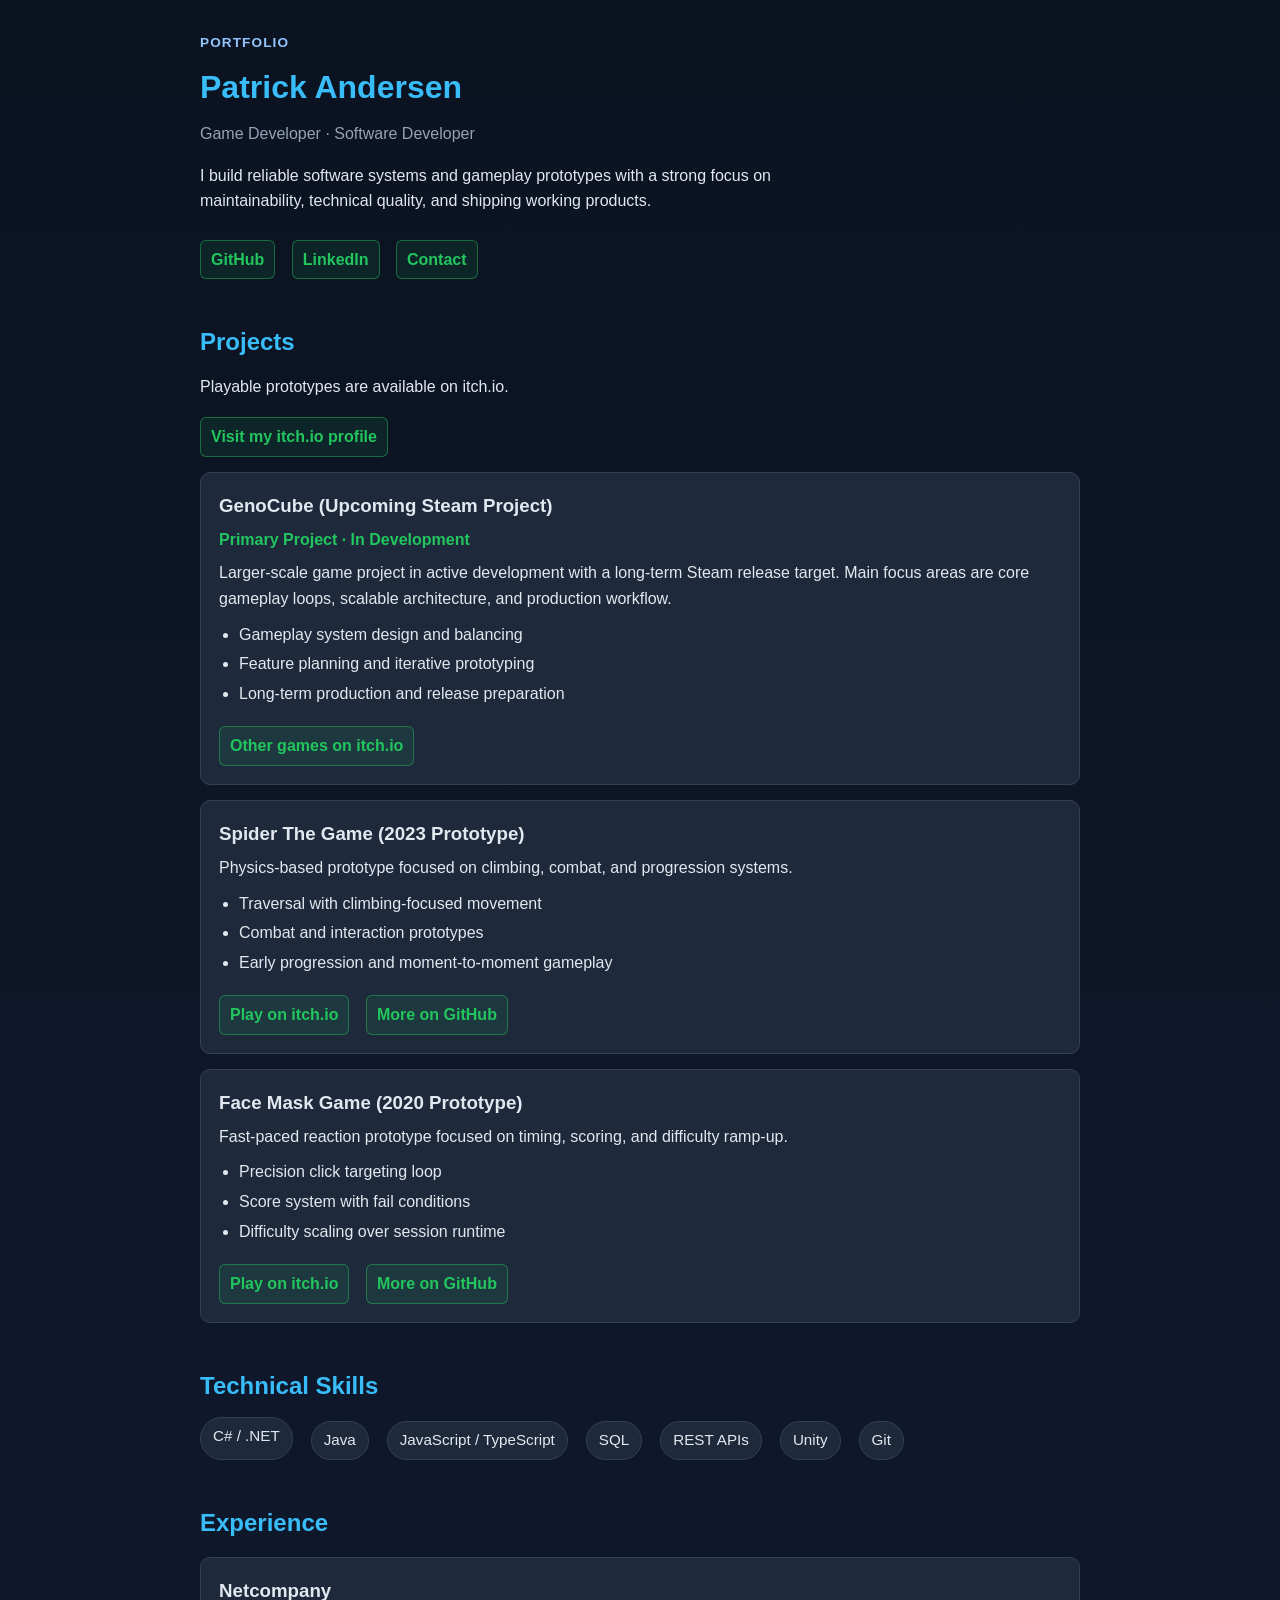
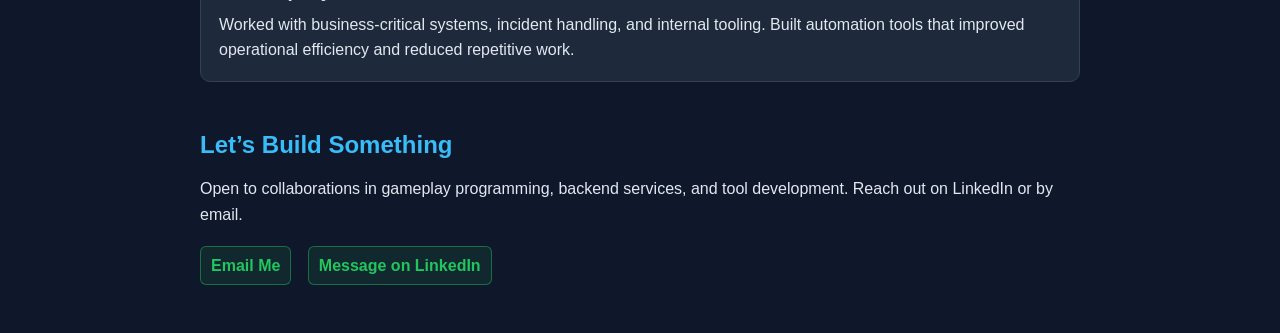
==== index.html @ 8c9c4995 "Add correct itch.io links for Spider and Face Mask projects Agent-Logs-Url: https://github.com/zPadd" ====
<!DOCTYPE html>
<html lang="en">
<head>
  <meta charset="UTF-8" />
  <meta name="viewport" content="width=device-width, initial-scale=1.0"/>
  <meta name="description" content="Portfolio of Patrick Andersen — game and software developer focused on robust systems and gameplay mechanics." />
  <title>Patrick Andersen — Game & Software Developer</title>

  <link rel="stylesheet" href="style.css">
</head>

<body>

<div class="container">

  <header>
    <p class="eyebrow">Portfolio</p>
    <h1>Patrick Andersen</h1>
    <p class="subtitle">Game Developer · Software Developer</p>

    <p class="intro">
      I build reliable software systems and gameplay prototypes with a strong focus on
      maintainability, technical quality, and shipping working products.
    </p>

    <div class="links">
      <a href="https://github.com/zPaddyz" target="_blank" rel="noopener noreferrer">GitHub</a>
      <a href="https://www.linkedin.com/in/paddyz/" target="_blank" rel="noopener noreferrer">LinkedIn</a>
      <a href="mailto:patrickandersen.official@gmail.com">Contact</a>
    </div>
  </header>

  <section>
    <h2>Projects</h2>
    <p>
      Playable prototypes are available on itch.io.
    </p>
    <div class="links">
      <a href="https://zpaddyz.itch.io/" target="_blank" rel="noopener noreferrer">Visit my itch.io profile</a>
    </div>

    <div class="card">
      <h3>GenoCube (Upcoming Steam Project)</h3>
      <p class="tag">Primary Project · In Development</p>
      <p>
        Larger-scale game project in active development with a long-term Steam release target.
        Main focus areas are core gameplay loops, scalable architecture, and production workflow.
      </p>
      <ul>
        <li>Gameplay system design and balancing</li>
        <li>Feature planning and iterative prototyping</li>
        <li>Long-term production and release preparation</li>
      </ul>
      <div class="links">
        <a href="https://zpaddyz.itch.io/" target="_blank" rel="noopener noreferrer">Other games on itch.io</a>
      </div>
    </div>

    <div class="card">
      <h3>Spider The Game (2023 Prototype)</h3>
      <p>
        Physics-based prototype focused on climbing, combat, and progression systems.
      </p>
      <ul>
        <li>Traversal with climbing-focused movement</li>
        <li>Combat and interaction prototypes</li>
        <li>Early progression and moment-to-moment gameplay</li>
      </ul>
      <div class="links">
        <a href="https://zpaddyz.itch.io/spider-the-game" target="_blank" rel="noopener noreferrer">Play on itch.io</a>
        <a href="https://github.com/zPaddyz" target="_blank" rel="noopener noreferrer">More on GitHub</a>
      </div>
    </div>

    <div class="card">
      <h3>Face Mask Game (2020 Prototype)</h3>
      <p>
        Fast-paced reaction prototype focused on timing, scoring, and difficulty ramp-up.
      </p>
      <ul>
        <li>Precision click targeting loop</li>
        <li>Score system with fail conditions</li>
        <li>Difficulty scaling over session runtime</li>
      </ul>
      <div class="links">
        <a href="https://zpaddyz.itch.io/face-mask-game" target="_blank" rel="noopener noreferrer">Play on itch.io</a>
        <a href="https://github.com/zPaddyz" target="_blank" rel="noopener noreferrer">More on GitHub</a>
      </div>
    </div>

  </section>

  <section>
    <h2>Technical Skills</h2>
    <ul class="skills">
      <li>C# / .NET</li>
      <li>Java</li>
      <li>JavaScript / TypeScript</li>
      <li>SQL</li>
      <li>REST APIs</li>
      <li>Unity</li>
      <li>Git</li>
    </ul>
  </section>

  <section>
    <h2>Experience</h2>
    <div class="card">
      <h3>Netcompany</h3>
      <p>
        Worked with business-critical systems, incident handling, and internal tooling.
        Built automation tools that improved operational efficiency and reduced repetitive work.
      </p>
    </div>
  </section>

  <section>
    <h2>Let’s Build Something</h2>
    <p>
      Open to collaborations in gameplay programming, backend services, and tool development.
      Reach out on LinkedIn or by email.
    </p>
    <div class="links">
      <a href="mailto:patrickandersen.official@gmail.com">Email Me</a>
      <a href="https://www.linkedin.com/in/paddyz/" target="_blank" rel="noopener noreferrer">Message on LinkedIn</a>
    </div>
  </section>

</div>

</body>
</html>
---- style.css ----
* {
    box-sizing: border-box;
}

body {
    margin: 0;
    font-family: Arial, sans-serif;
    background: linear-gradient(180deg, #0b1220 0%, #0f172a 60%);
    color: #e2e8f0;
    line-height: 1.6;
}

.container {
    max-width: 920px;
    margin: auto;
    padding: 32px 20px 48px;
}

header {
    margin-bottom: 24px;
}

.eyebrow {
    margin: 0 0 8px;
    color: #93c5fd;
    font-size: 0.85rem;
    letter-spacing: 0.08em;
    text-transform: uppercase;
    font-weight: 700;
}

h1 {
    color: #38bdf8;
    margin: 0 0 8px;
    font-size: 2rem;
}

h2 {
    margin-top: 44px;
    margin-bottom: 12px;
    color: #38bdf8;
}

h3 {
    margin: 0 0 6px;
}

.subtitle {
    color: #94a3b8;
    margin: 0 0 16px;
}

.intro {
    margin: 0 0 18px;
    max-width: 70ch;
}

.card {
    background: #1e293b;
    border: 1px solid #334155;
    padding: 18px;
    margin-top: 15px;
    border-radius: 10px;
}

.tag {
    color: #22c55e;
    font-weight: bold;
    margin: 0 0 8px;
}

ul {
    padding-left: 20px;
    margin: 10px 0 0;
}

li + li {
    margin-top: 4px;
}

.skills {
    display: flex;
    flex-wrap: wrap;
    gap: 10px 18px;
    list-style: none;
    padding: 0;
    margin: 10px 0 0;
}

.skills li {
    background: #1e293b;
    border: 1px solid #334155;
    border-radius: 999px;
    padding: 6px 12px;
    font-size: 0.95rem;
}

.links {
    margin-top: 12px;
}

.links a {
    display: inline-block;
    margin-right: 12px;
    margin-top: 8px;
    background: rgba(34, 197, 94, 0.1);
    border: 1px solid rgba(34, 197, 94, 0.45);
    padding: 6px 10px;
    border-radius: 6px;
    color: #22c55e;
    text-decoration: none;
    font-weight: 600;
}

.links a:hover {
    background: rgba(34, 197, 94, 0.18);
}

p {
    margin: 0;
}

section p + .links,
section p + ul {
    margin-top: 10px;
}

@media (max-width: 640px) {
    .container {
        padding: 24px 16px 40px;
    }

    h1 {
        font-size: 1.7rem;
    }

    .card {
        padding: 14px;
    }
}
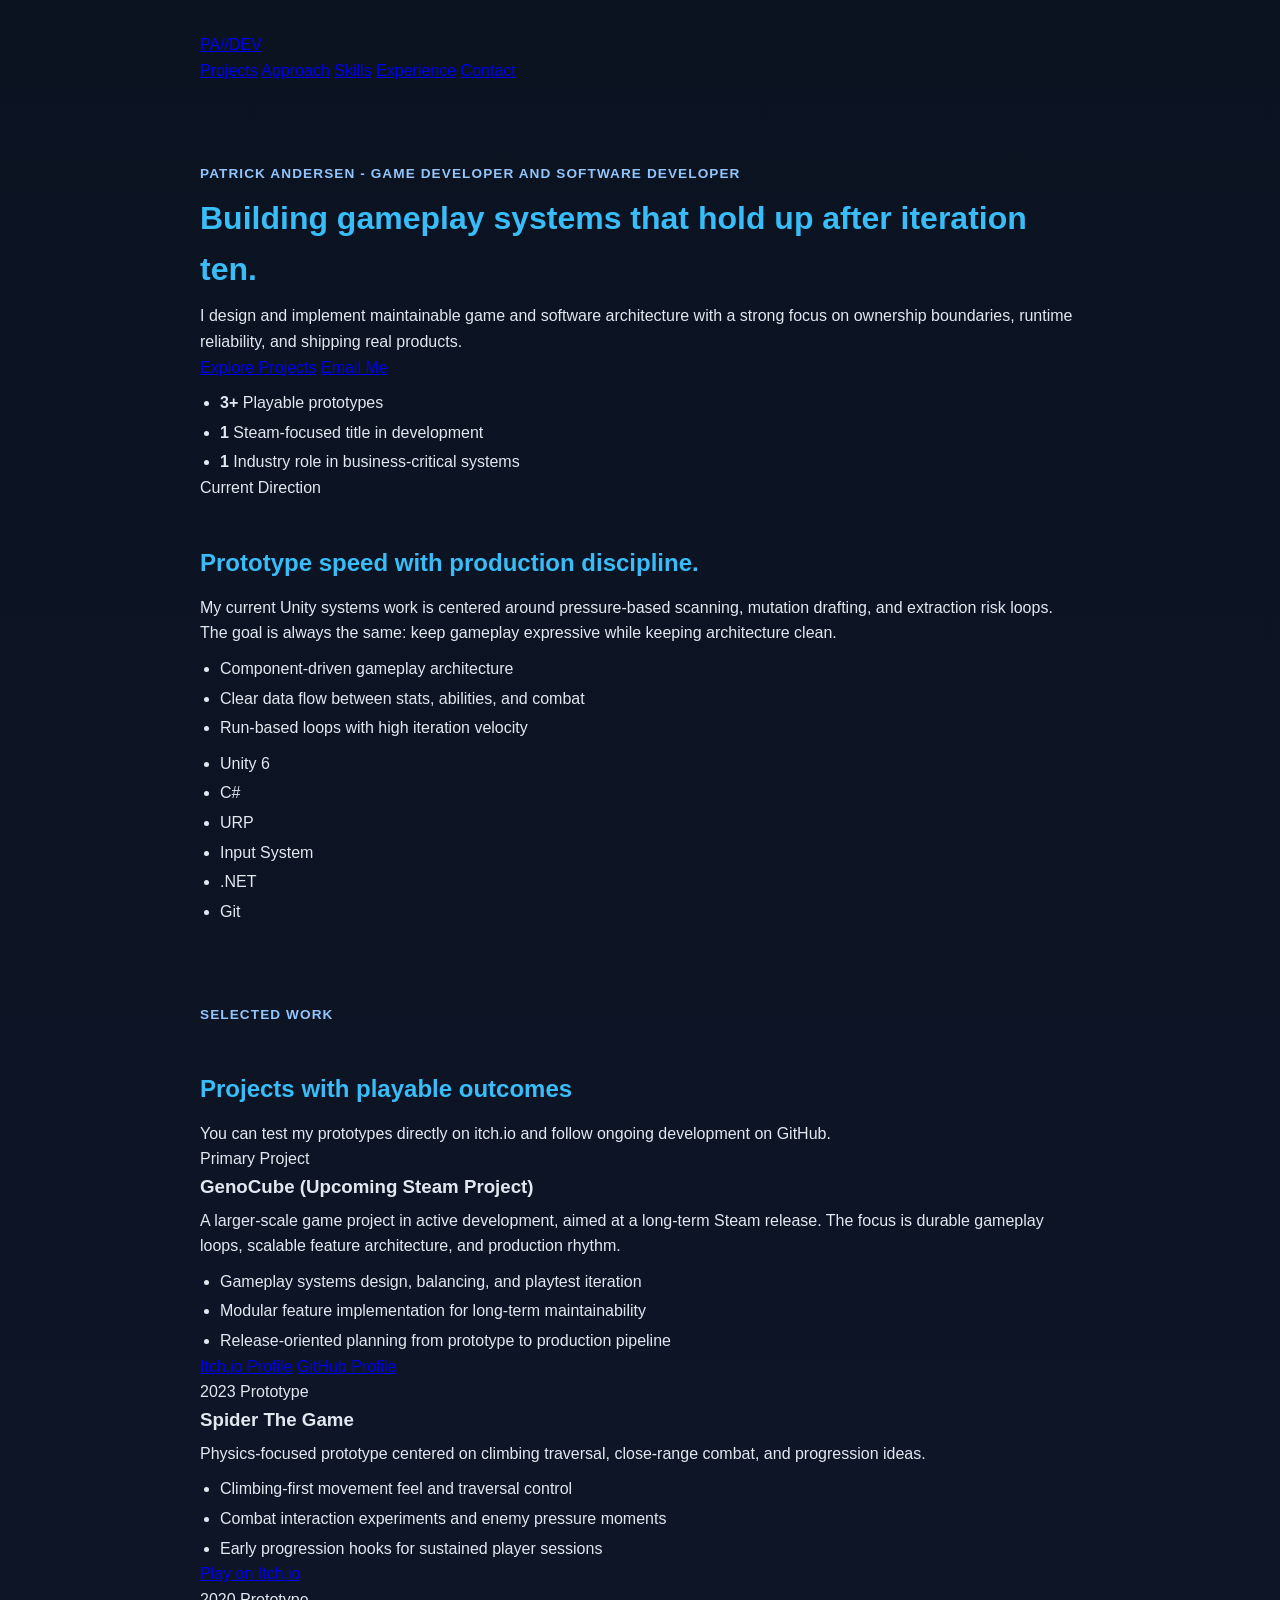
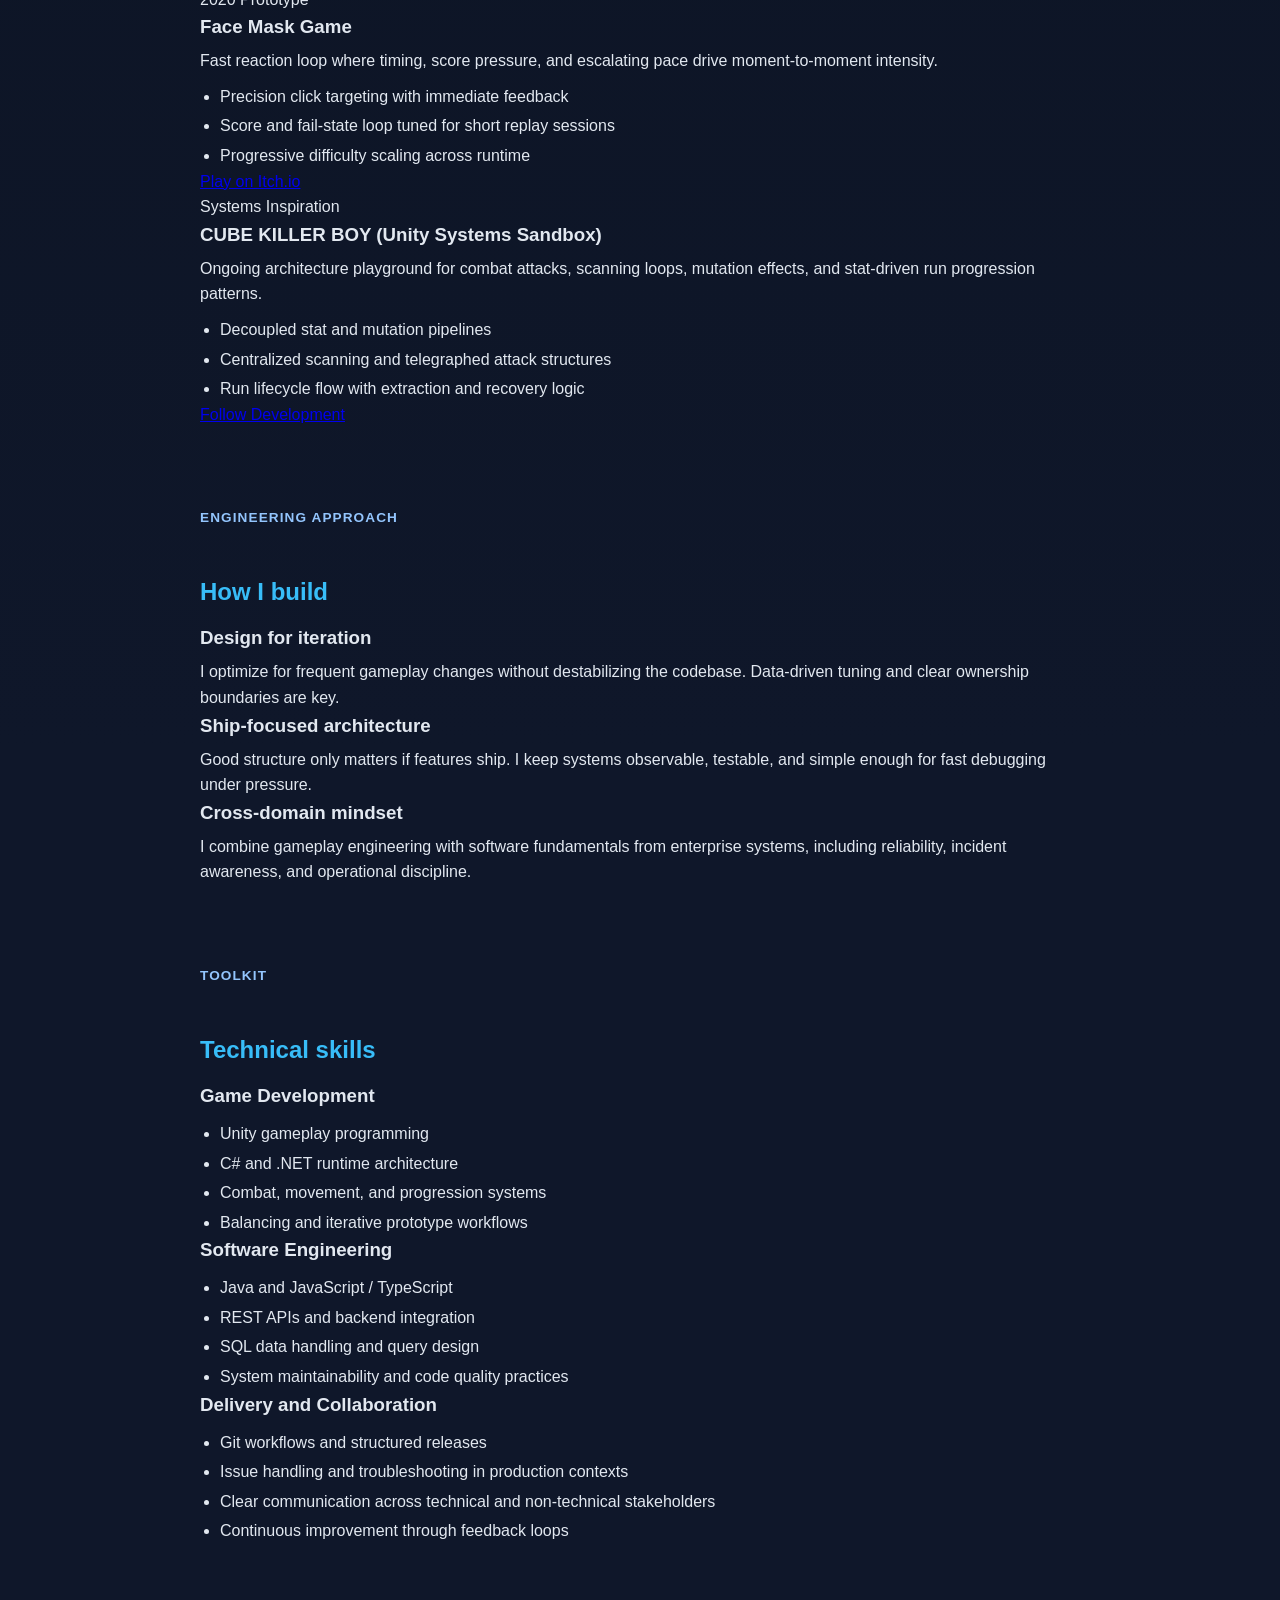
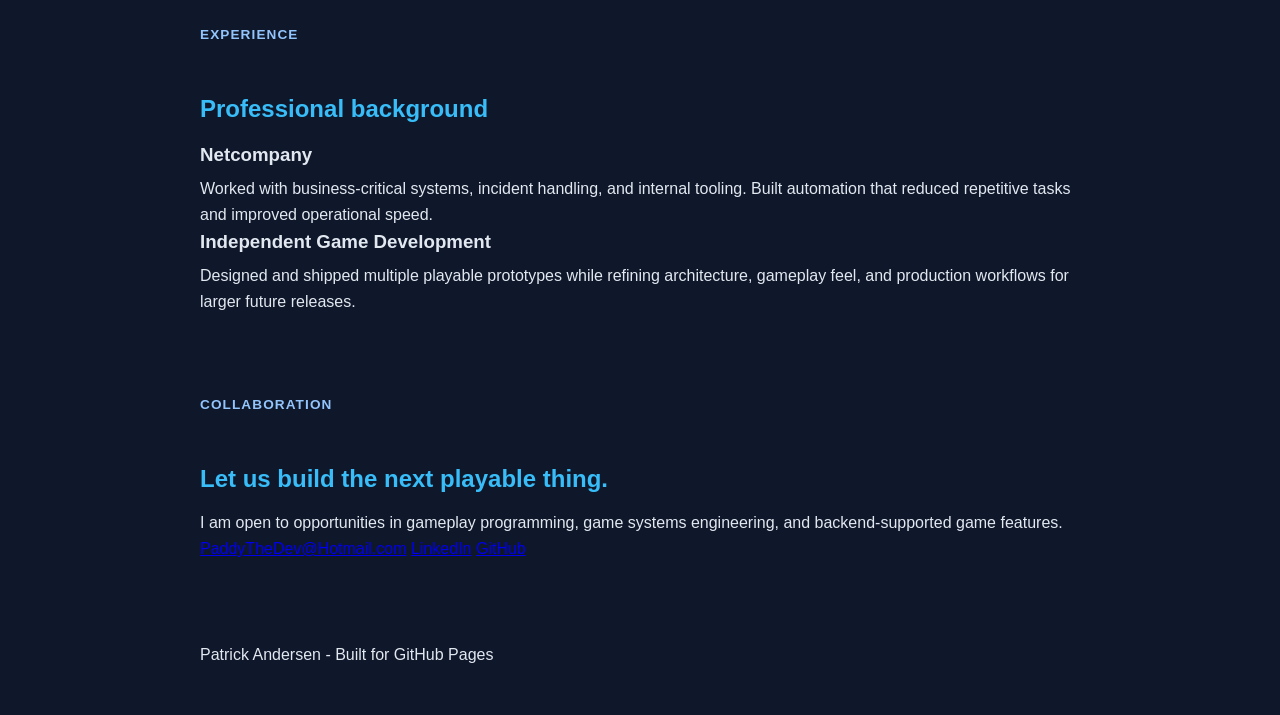
==== commit 71c730a1: "Revise portfolio content and structure Updated portfolio details, including title and description, a" ====
--- a/index.html
+++ b/index.html
@@ -2,131 +2,282 @@
 <html lang="en">
 <head>
   <meta charset="UTF-8" />
-  <meta name="viewport" content="width=device-width, initial-scale=1.0"/>
-  <meta name="description" content="Portfolio of Patrick Andersen — game and software developer focused on robust systems and gameplay mechanics." />
-  <title>Patrick Andersen — Game & Software Developer</title>
-
-  <link rel="stylesheet" href="style.css">
+  <meta name="viewport" content="width=device-width, initial-scale=1.0" />
+  <meta name="description" content="Portfolio of Patrick Andersen - game and software developer focused on robust systems, gameplay architecture, and shipped prototypes." />
+  <title>Patrick Andersen | Game Systems Developer</title>
+
+  <link rel="preconnect" href="https://fonts.googleapis.com" />
+  <link rel="preconnect" href="https://fonts.gstatic.com" crossorigin />
+  <link href="https://fonts.googleapis.com/css2?family=IBM+Plex+Sans:wght@400;500;600;700&family=Sora:wght@500;600;700;800&display=swap" rel="stylesheet" />
+  <link rel="stylesheet" href="style.css" />
 </head>
-
 <body>
-
-<div class="container">
-
-  <header>
-    <p class="eyebrow">Portfolio</p>
-    <h1>Patrick Andersen</h1>
-    <p class="subtitle">Game Developer · Software Developer</p>
-
-    <p class="intro">
-      I build reliable software systems and gameplay prototypes with a strong focus on
-      maintainability, technical quality, and shipping working products.
-    </p>
-
-    <div class="links">
-      <a href="https://github.com/zPaddyz" target="_blank" rel="noopener noreferrer">GitHub</a>
-      <a href="https://www.linkedin.com/in/paddyz/" target="_blank" rel="noopener noreferrer">LinkedIn</a>
-      <a href="mailto:patrickandersen.official@gmail.com">Contact</a>
-    </div>
+  <div class="bg-shape bg-shape-one" aria-hidden="true"></div>
+  <div class="bg-shape bg-shape-two" aria-hidden="true"></div>
+
+  <header class="topbar container reveal delay-1">
+    <a class="brand" href="#top">PA//DEV</a>
+    <nav aria-label="Primary">
+      <a href="#featured-work">Projects</a>
+      <a href="#approach">Approach</a>
+      <a href="#skills">Skills</a>
+      <a href="#experience">Experience</a>
+      <a href="#contact">Contact</a>
+    </nav>
   </header>
 
-  <section>
-    <h2>Projects</h2>
-    <p>
-      Playable prototypes are available on itch.io.
-    </p>
-    <div class="links">
-      <a href="https://zpaddyz.itch.io/" target="_blank" rel="noopener noreferrer">Visit my itch.io profile</a>
-    </div>
-
-    <div class="card">
-      <h3>GenoCube (Upcoming Steam Project)</h3>
-      <p class="tag">Primary Project · In Development</p>
-      <p>
-        Larger-scale game project in active development with a long-term Steam release target.
-        Main focus areas are core gameplay loops, scalable architecture, and production workflow.
-      </p>
-      <ul>
-        <li>Gameplay system design and balancing</li>
-        <li>Feature planning and iterative prototyping</li>
-        <li>Long-term production and release preparation</li>
-      </ul>
-      <div class="links">
-        <a href="https://zpaddyz.itch.io/" target="_blank" rel="noopener noreferrer">Other games on itch.io</a>
-      </div>
-    </div>
-
-    <div class="card">
-      <h3>Spider The Game (2023 Prototype)</h3>
-      <p>
-        Physics-based prototype focused on climbing, combat, and progression systems.
-      </p>
-      <ul>
-        <li>Traversal with climbing-focused movement</li>
-        <li>Combat and interaction prototypes</li>
-        <li>Early progression and moment-to-moment gameplay</li>
-      </ul>
-      <div class="links">
-        <a href="https://zpaddyz.itch.io/spider-the-game" target="_blank" rel="noopener noreferrer">Play on itch.io</a>
-        <a href="https://github.com/zPaddyz" target="_blank" rel="noopener noreferrer">More on GitHub</a>
-      </div>
-    </div>
-
-    <div class="card">
-      <h3>Face Mask Game (2020 Prototype)</h3>
-      <p>
-        Fast-paced reaction prototype focused on timing, scoring, and difficulty ramp-up.
-      </p>
-      <ul>
-        <li>Precision click targeting loop</li>
-        <li>Score system with fail conditions</li>
-        <li>Difficulty scaling over session runtime</li>
-      </ul>
-      <div class="links">
-        <a href="https://zpaddyz.itch.io/face-mask-game" target="_blank" rel="noopener noreferrer">Play on itch.io</a>
-        <a href="https://github.com/zPaddyz" target="_blank" rel="noopener noreferrer">More on GitHub</a>
-      </div>
-    </div>
-
-  </section>
-
-  <section>
-    <h2>Technical Skills</h2>
-    <ul class="skills">
-      <li>C# / .NET</li>
-      <li>Java</li>
-      <li>JavaScript / TypeScript</li>
-      <li>SQL</li>
-      <li>REST APIs</li>
-      <li>Unity</li>
-      <li>Git</li>
-    </ul>
-  </section>
-
-  <section>
-    <h2>Experience</h2>
-    <div class="card">
-      <h3>Netcompany</h3>
-      <p>
-        Worked with business-critical systems, incident handling, and internal tooling.
-        Built automation tools that improved operational efficiency and reduced repetitive work.
-      </p>
-    </div>
-  </section>
-
-  <section>
-    <h2>Let’s Build Something</h2>
-    <p>
-      Open to collaborations in gameplay programming, backend services, and tool development.
-      Reach out on LinkedIn or by email.
-    </p>
-    <div class="links">
-      <a href="mailto:patrickandersen.official@gmail.com">Email Me</a>
-      <a href="https://www.linkedin.com/in/paddyz/" target="_blank" rel="noopener noreferrer">Message on LinkedIn</a>
-    </div>
-  </section>
-
-</div>
-
+  <main id="top">
+    <section class="hero container reveal delay-2">
+      <div class="hero-copy">
+        <p class="eyebrow">Patrick Andersen - Game Developer and Software Developer</p>
+        <h1>Building gameplay systems that hold up after iteration ten.</h1>
+        <p class="lead">
+          I design and implement maintainable game and software architecture with a strong focus on
+          ownership boundaries, runtime reliability, and shipping real products.
+        </p>
+
+        <div class="hero-actions">
+          <a class="btn btn-primary" href="#featured-work">Explore Projects</a>
+          <a class="btn btn-secondary" href="mailto:PaddyTheDev@Hotmail.com">Email Me</a>
+        </div>
+
+        <ul class="stat-strip" aria-label="Quick highlights">
+          <li>
+            <strong>3+</strong>
+            <span>Playable prototypes</span>
+          </li>
+          <li>
+            <strong>1</strong>
+            <span>Steam-focused title in development</span>
+          </li>
+          <li>
+            <strong>1</strong>
+            <span>Industry role in business-critical systems</span>
+          </li>
+        </ul>
+      </div>
+
+      <aside class="hero-panel">
+        <p class="panel-label">Current Direction</p>
+        <h2>Prototype speed with production discipline.</h2>
+        <p>
+          My current Unity systems work is centered around pressure-based scanning, mutation drafting,
+          and extraction risk loops. The goal is always the same: keep gameplay expressive while keeping
+          architecture clean.
+        </p>
+
+        <ul class="checklist">
+          <li>Component-driven gameplay architecture</li>
+          <li>Clear data flow between stats, abilities, and combat</li>
+          <li>Run-based loops with high iteration velocity</li>
+        </ul>
+
+        <ul class="stack-pills" aria-label="Tech stack">
+          <li>Unity 6</li>
+          <li>C#</li>
+          <li>URP</li>
+          <li>Input System</li>
+          <li>.NET</li>
+          <li>Git</li>
+        </ul>
+      </aside>
+    </section>
+
+    <section id="featured-work" class="container section reveal delay-3">
+      <div class="section-head">
+        <p class="eyebrow">Selected Work</p>
+        <h2>Projects with playable outcomes</h2>
+        <p>
+          You can test my prototypes directly on itch.io and follow ongoing development on GitHub.
+        </p>
+      </div>
+
+      <div class="project-grid">
+        <article class="project-card featured">
+          <p class="project-meta">Primary Project</p>
+          <h3>GenoCube (Upcoming Steam Project)</h3>
+          <p>
+            A larger-scale game project in active development, aimed at a long-term Steam release.
+            The focus is durable gameplay loops, scalable feature architecture, and production rhythm.
+          </p>
+          <ul>
+            <li>Gameplay systems design, balancing, and playtest iteration</li>
+            <li>Modular feature implementation for long-term maintainability</li>
+            <li>Release-oriented planning from prototype to production pipeline</li>
+          </ul>
+          <div class="inline-links">
+            <a href="https://zpaddyz.itch.io/" target="_blank" rel="noopener noreferrer">Itch.io Profile</a>
+            <a href="https://github.com/zPaddyz" target="_blank" rel="noopener noreferrer">GitHub Profile</a>
+          </div>
+        </article>
+
+        <article class="project-card">
+          <p class="project-meta">2023 Prototype</p>
+          <h3>Spider The Game</h3>
+          <p>
+            Physics-focused prototype centered on climbing traversal, close-range combat, and progression ideas.
+          </p>
+          <ul>
+            <li>Climbing-first movement feel and traversal control</li>
+            <li>Combat interaction experiments and enemy pressure moments</li>
+            <li>Early progression hooks for sustained player sessions</li>
+          </ul>
+          <div class="inline-links">
+            <a href="https://zpaddyz.itch.io/spider-the-game" target="_blank" rel="noopener noreferrer">Play on Itch.io</a>
+          </div>
+        </article>
+
+        <article class="project-card">
+          <p class="project-meta">2020 Prototype</p>
+          <h3>Face Mask Game</h3>
+          <p>
+            Fast reaction loop where timing, score pressure, and escalating pace drive moment-to-moment intensity.
+          </p>
+          <ul>
+            <li>Precision click targeting with immediate feedback</li>
+            <li>Score and fail-state loop tuned for short replay sessions</li>
+            <li>Progressive difficulty scaling across runtime</li>
+          </ul>
+          <div class="inline-links">
+            <a href="https://zpaddyz.itch.io/face-mask-game" target="_blank" rel="noopener noreferrer">Play on Itch.io</a>
+          </div>
+        </article>
+
+        <article class="project-card">
+          <p class="project-meta">Systems Inspiration</p>
+          <h3>CUBE KILLER BOY (Unity Systems Sandbox)</h3>
+          <p>
+            Ongoing architecture playground for combat attacks, scanning loops, mutation effects,
+            and stat-driven run progression patterns.
+          </p>
+          <ul>
+            <li>Decoupled stat and mutation pipelines</li>
+            <li>Centralized scanning and telegraphed attack structures</li>
+            <li>Run lifecycle flow with extraction and recovery logic</li>
+          </ul>
+          <div class="inline-links">
+            <a href="https://github.com/zPaddyz" target="_blank" rel="noopener noreferrer">Follow Development</a>
+          </div>
+        </article>
+      </div>
+    </section>
+
+    <section id="approach" class="container section reveal delay-4">
+      <div class="section-head">
+        <p class="eyebrow">Engineering Approach</p>
+        <h2>How I build</h2>
+      </div>
+
+      <div class="principle-grid">
+        <article class="principle-card">
+          <h3>Design for iteration</h3>
+          <p>
+            I optimize for frequent gameplay changes without destabilizing the codebase.
+            Data-driven tuning and clear ownership boundaries are key.
+          </p>
+        </article>
+
+        <article class="principle-card">
+          <h3>Ship-focused architecture</h3>
+          <p>
+            Good structure only matters if features ship. I keep systems observable,
+            testable, and simple enough for fast debugging under pressure.
+          </p>
+        </article>
+
+        <article class="principle-card">
+          <h3>Cross-domain mindset</h3>
+          <p>
+            I combine gameplay engineering with software fundamentals from enterprise systems,
+            including reliability, incident awareness, and operational discipline.
+          </p>
+        </article>
+      </div>
+    </section>
+
+    <section id="skills" class="container section reveal delay-5">
+      <div class="section-head">
+        <p class="eyebrow">Toolkit</p>
+        <h2>Technical skills</h2>
+      </div>
+
+      <div class="skill-columns">
+        <article class="skill-card">
+          <h3>Game Development</h3>
+          <ul>
+            <li>Unity gameplay programming</li>
+            <li>C# and .NET runtime architecture</li>
+            <li>Combat, movement, and progression systems</li>
+            <li>Balancing and iterative prototype workflows</li>
+          </ul>
+        </article>
+
+        <article class="skill-card">
+          <h3>Software Engineering</h3>
+          <ul>
+            <li>Java and JavaScript / TypeScript</li>
+            <li>REST APIs and backend integration</li>
+            <li>SQL data handling and query design</li>
+            <li>System maintainability and code quality practices</li>
+          </ul>
+        </article>
+
+        <article class="skill-card">
+          <h3>Delivery and Collaboration</h3>
+          <ul>
+            <li>Git workflows and structured releases</li>
+            <li>Issue handling and troubleshooting in production contexts</li>
+            <li>Clear communication across technical and non-technical stakeholders</li>
+            <li>Continuous improvement through feedback loops</li>
+          </ul>
+        </article>
+      </div>
+    </section>
+
+    <section id="experience" class="container section reveal delay-6">
+      <div class="section-head">
+        <p class="eyebrow">Experience</p>
+        <h2>Professional background</h2>
+      </div>
+
+      <div class="timeline">
+        <article class="timeline-entry">
+          <h3>Netcompany</h3>
+          <p>
+            Worked with business-critical systems, incident handling, and internal tooling.
+            Built automation that reduced repetitive tasks and improved operational speed.
+          </p>
+        </article>
+
+        <article class="timeline-entry">
+          <h3>Independent Game Development</h3>
+          <p>
+            Designed and shipped multiple playable prototypes while refining architecture,
+            gameplay feel, and production workflows for larger future releases.
+          </p>
+        </article>
+      </div>
+    </section>
+
+    <section id="contact" class="container section reveal delay-7">
+      <div class="cta-block">
+        <p class="eyebrow">Collaboration</p>
+        <h2>Let us build the next playable thing.</h2>
+        <p>
+          I am open to opportunities in gameplay programming, game systems engineering,
+          and backend-supported game features.
+        </p>
+        <div class="hero-actions">
+          <a class="btn btn-primary" href="mailto:PaddyTheDev@Hotmail.com">PaddyTheDev@Hotmail.com</a>
+          <a class="btn btn-secondary" href="https://www.linkedin.com/in/paddyz/" target="_blank" rel="noopener noreferrer">LinkedIn</a>
+          <a class="btn btn-secondary" href="https://github.com/zPaddyz" target="_blank" rel="noopener noreferrer">GitHub</a>
+        </div>
+      </div>
+    </section>
+  </main>
+
+  <footer class="container footer reveal delay-7">
+    <p>Patrick Andersen - Built for GitHub Pages</p>
+  </footer>
 </body>
 </html>
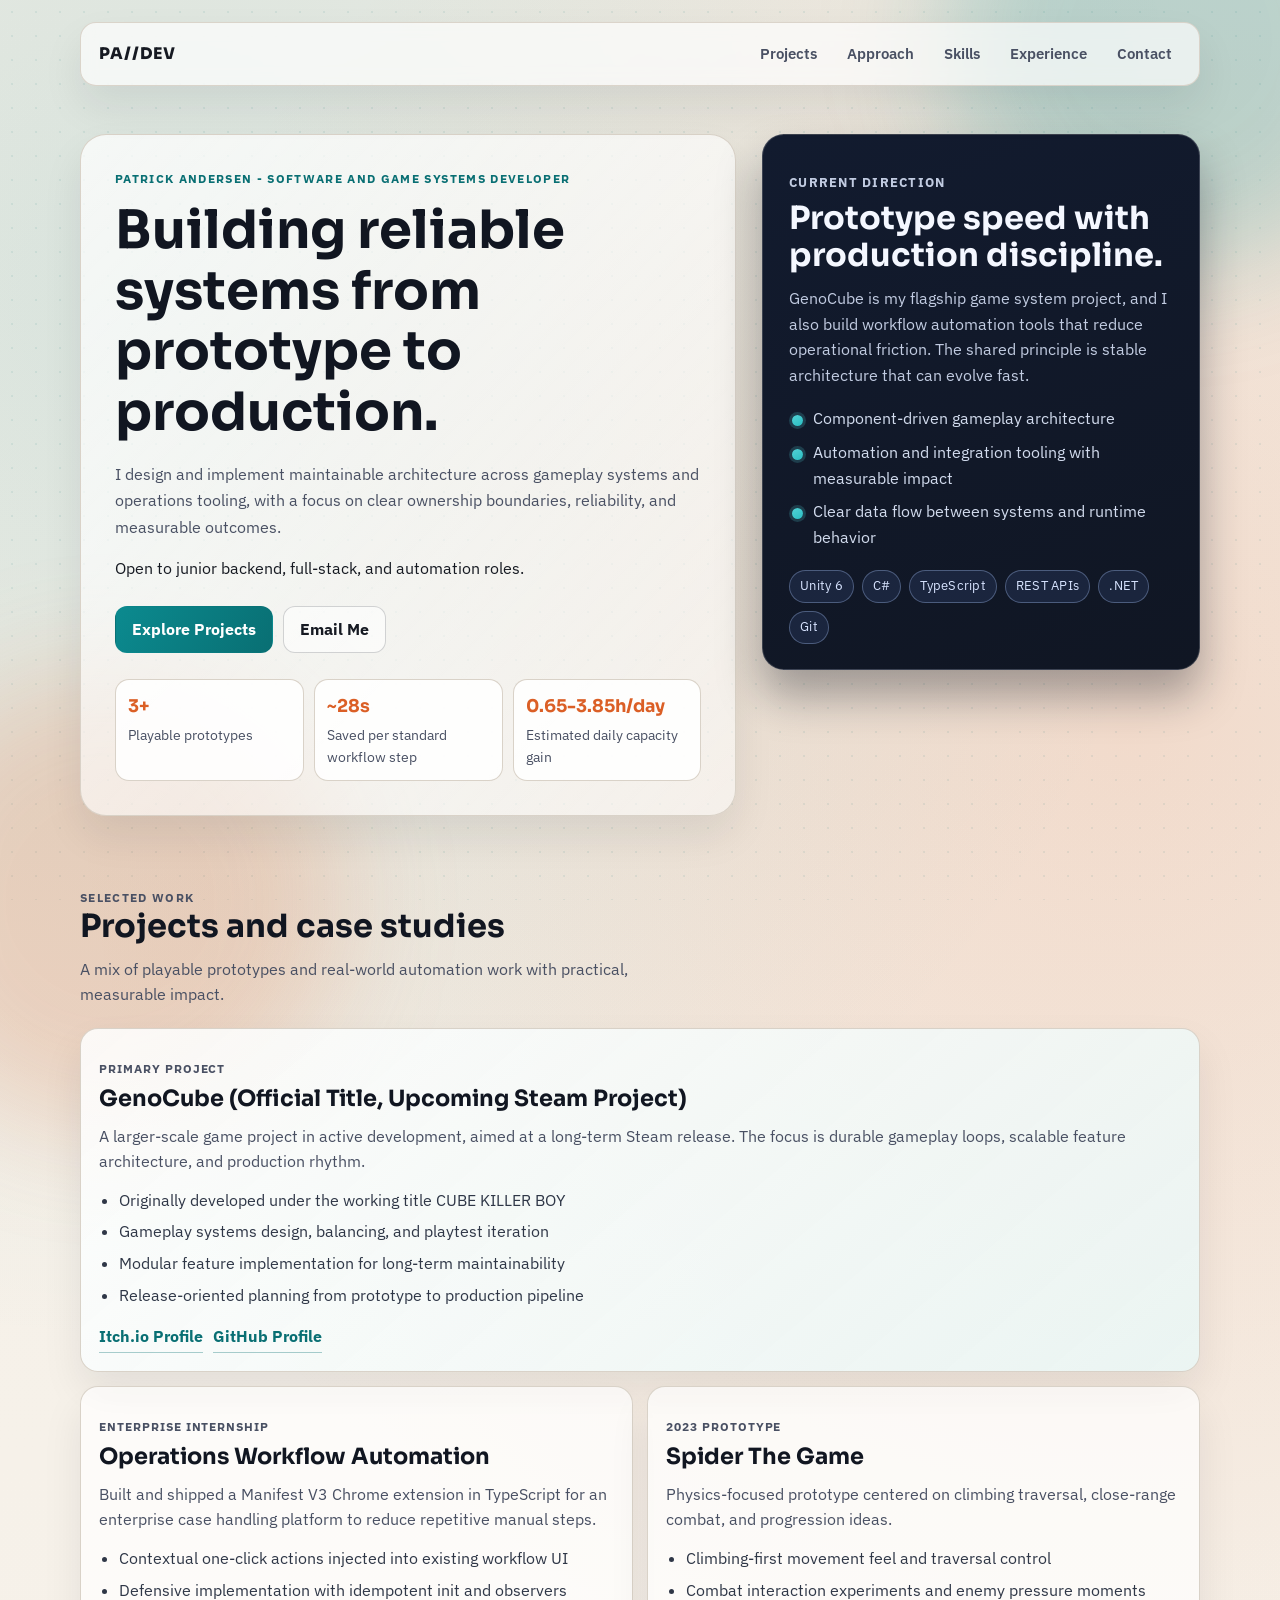
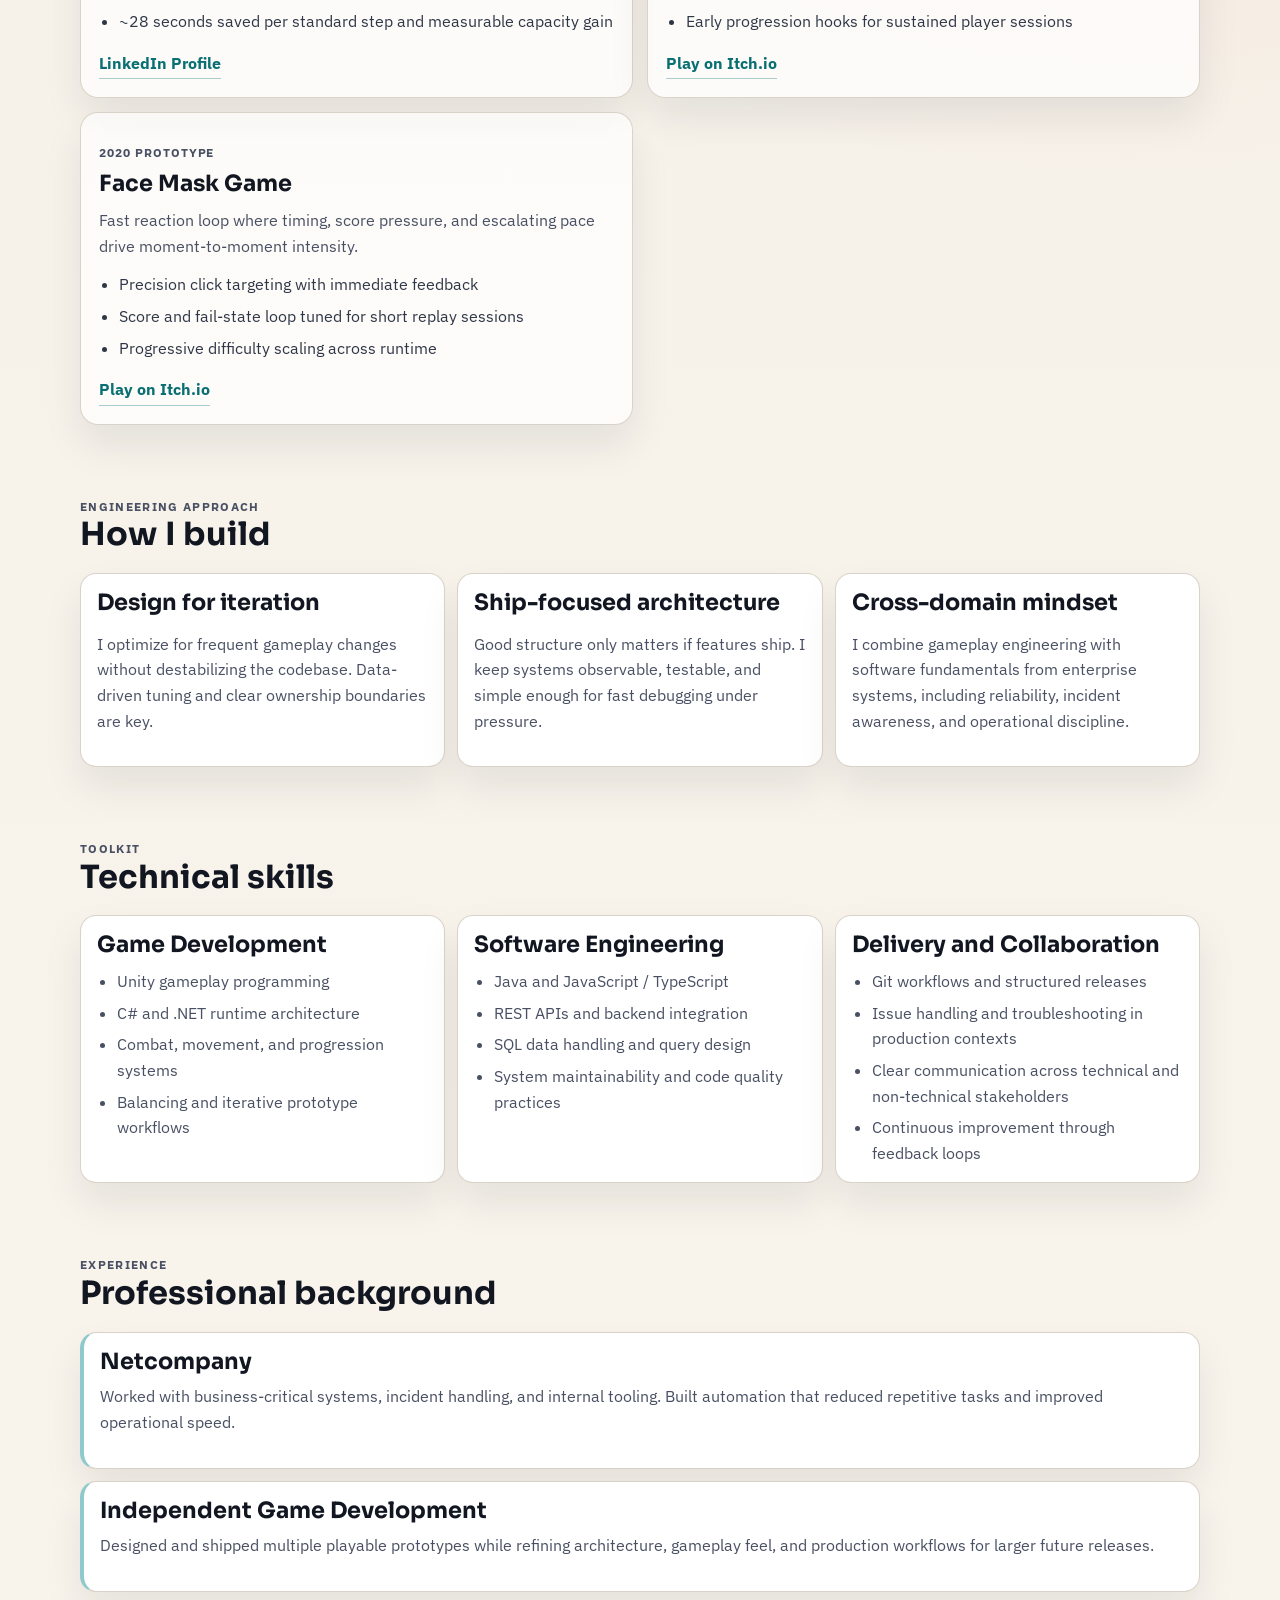
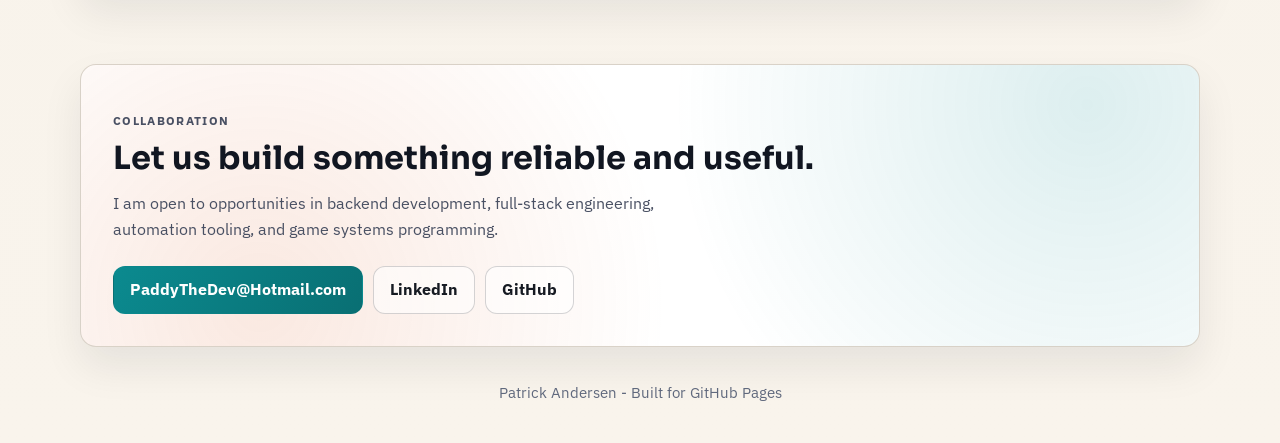
==== commit ccaff52c: "Revise portfolio details and project descriptions Updated portfolio content to reflect a focus on so" ====
--- a/index.html
+++ b/index.html
@@ -3,8 +3,12 @@
 <head>
   <meta charset="UTF-8" />
   <meta name="viewport" content="width=device-width, initial-scale=1.0" />
-  <meta name="description" content="Portfolio of Patrick Andersen - game and software developer focused on robust systems, gameplay architecture, and shipped prototypes." />
-  <title>Patrick Andersen | Game Systems Developer</title>
+  <meta name="description" content="Portfolio of Patrick Andersen - software and game systems developer focused on automation, robust architecture, and shipped outcomes." />
+  <meta property="og:title" content="Patrick Andersen | Software and Game Systems Developer" />
+  <meta property="og:description" content="I build maintainable systems, automation tooling, and gameplay architecture with measurable impact." />
+  <meta property="og:type" content="website" />
+  <meta name="theme-color" content="#0b8a8f" />
+  <title>Patrick Andersen | Software and Game Systems Developer</title>
 
   <link rel="preconnect" href="https://fonts.googleapis.com" />
   <link rel="preconnect" href="https://fonts.gstatic.com" crossorigin />
@@ -29,12 +33,13 @@
   <main id="top">
     <section class="hero container reveal delay-2">
       <div class="hero-copy">
-        <p class="eyebrow">Patrick Andersen - Game Developer and Software Developer</p>
-        <h1>Building gameplay systems that hold up after iteration ten.</h1>
+        <p class="eyebrow">Patrick Andersen - Software and Game Systems Developer</p>
+        <h1>Building reliable systems from prototype to production.</h1>
         <p class="lead">
-          I design and implement maintainable game and software architecture with a strong focus on
-          ownership boundaries, runtime reliability, and shipping real products.
-        </p>
+          I design and implement maintainable architecture across gameplay systems and operations
+          tooling, with a focus on clear ownership boundaries, reliability, and measurable outcomes.
+        </p>
+        <p class="availability">Open to junior backend, full-stack, and automation roles.</p>
 
         <div class="hero-actions">
           <a class="btn btn-primary" href="#featured-work">Explore Projects</a>
@@ -47,12 +52,12 @@
             <span>Playable prototypes</span>
           </li>
           <li>
-            <strong>1</strong>
-            <span>Steam-focused title in development</span>
+            <strong>~28s</strong>
+            <span>Saved per standard workflow step</span>
           </li>
           <li>
-            <strong>1</strong>
-            <span>Industry role in business-critical systems</span>
+            <strong>0.65-3.85h/day</strong>
+            <span>Estimated daily capacity gain</span>
           </li>
         </ul>
       </div>
@@ -61,22 +66,21 @@
         <p class="panel-label">Current Direction</p>
         <h2>Prototype speed with production discipline.</h2>
         <p>
-          My current Unity systems work is centered around pressure-based scanning, mutation drafting,
-          and extraction risk loops. The goal is always the same: keep gameplay expressive while keeping
-          architecture clean.
+          GenoCube is my flagship game system project, and I also build workflow automation tools that
+          reduce operational friction. The shared principle is stable architecture that can evolve fast.
         </p>
 
         <ul class="checklist">
           <li>Component-driven gameplay architecture</li>
-          <li>Clear data flow between stats, abilities, and combat</li>
-          <li>Run-based loops with high iteration velocity</li>
+          <li>Automation and integration tooling with measurable impact</li>
+          <li>Clear data flow between systems and runtime behavior</li>
         </ul>
 
         <ul class="stack-pills" aria-label="Tech stack">
           <li>Unity 6</li>
           <li>C#</li>
-          <li>URP</li>
-          <li>Input System</li>
+          <li>TypeScript</li>
+          <li>REST APIs</li>
           <li>.NET</li>
           <li>Git</li>
         </ul>
@@ -86,21 +90,22 @@
     <section id="featured-work" class="container section reveal delay-3">
       <div class="section-head">
         <p class="eyebrow">Selected Work</p>
-        <h2>Projects with playable outcomes</h2>
+        <h2>Projects and case studies</h2>
         <p>
-          You can test my prototypes directly on itch.io and follow ongoing development on GitHub.
+          A mix of playable prototypes and real-world automation work with practical, measurable impact.
         </p>
       </div>
 
       <div class="project-grid">
         <article class="project-card featured">
           <p class="project-meta">Primary Project</p>
-          <h3>GenoCube (Upcoming Steam Project)</h3>
+          <h3>GenoCube (Official Title, Upcoming Steam Project)</h3>
           <p>
             A larger-scale game project in active development, aimed at a long-term Steam release.
             The focus is durable gameplay loops, scalable feature architecture, and production rhythm.
           </p>
           <ul>
+            <li>Originally developed under the working title CUBE KILLER BOY</li>
             <li>Gameplay systems design, balancing, and playtest iteration</li>
             <li>Modular feature implementation for long-term maintainability</li>
             <li>Release-oriented planning from prototype to production pipeline</li>
@@ -112,6 +117,23 @@
         </article>
 
         <article class="project-card">
+          <p class="project-meta">Enterprise Internship</p>
+          <h3>Operations Workflow Automation</h3>
+          <p>
+            Built and shipped a Manifest V3 Chrome extension in TypeScript for an enterprise case
+            handling platform to reduce repetitive manual steps.
+          </p>
+          <ul>
+            <li>Contextual one-click actions injected into existing workflow UI</li>
+            <li>Defensive implementation with idempotent init and observers</li>
+            <li>~28 seconds saved per standard step and measurable capacity gain</li>
+          </ul>
+          <div class="inline-links">
+            <a href="https://www.linkedin.com/in/paddyz/" target="_blank" rel="noopener noreferrer">LinkedIn Profile</a>
+          </div>
+        </article>
+
+        <article class="project-card">
           <p class="project-meta">2023 Prototype</p>
           <h3>Spider The Game</h3>
           <p>
@@ -143,22 +165,6 @@
           </div>
         </article>
 
-        <article class="project-card">
-          <p class="project-meta">Systems Inspiration</p>
-          <h3>CUBE KILLER BOY (Unity Systems Sandbox)</h3>
-          <p>
-            Ongoing architecture playground for combat attacks, scanning loops, mutation effects,
-            and stat-driven run progression patterns.
-          </p>
-          <ul>
-            <li>Decoupled stat and mutation pipelines</li>
-            <li>Centralized scanning and telegraphed attack structures</li>
-            <li>Run lifecycle flow with extraction and recovery logic</li>
-          </ul>
-          <div class="inline-links">
-            <a href="https://github.com/zPaddyz" target="_blank" rel="noopener noreferrer">Follow Development</a>
-          </div>
-        </article>
       </div>
     </section>
 
@@ -262,10 +268,10 @@
     <section id="contact" class="container section reveal delay-7">
       <div class="cta-block">
         <p class="eyebrow">Collaboration</p>
-        <h2>Let us build the next playable thing.</h2>
+        <h2>Let us build something reliable and useful.</h2>
         <p>
-          I am open to opportunities in gameplay programming, game systems engineering,
-          and backend-supported game features.
+          I am open to opportunities in backend development, full-stack engineering,
+          automation tooling, and game systems programming.
         </p>
         <div class="hero-actions">
           <a class="btn btn-primary" href="mailto:PaddyTheDev@Hotmail.com">PaddyTheDev@Hotmail.com</a>
--- a/style.css
+++ b/style.css
@@ -1,140 +1,601 @@
+:root {
+    --bg-main: #f4efe7;
+    --bg-alt: #f9f4ec;
+    --surface: rgba(255, 255, 255, 0.72);
+    --surface-strong: #ffffff;
+    --line: #d7d0c6;
+    --ink: #161a22;
+    --ink-soft: #495063;
+    --accent: #0b8a8f;
+    --accent-strong: #096f73;
+    --accent-warm: #db5f26;
+    --shadow: 0 20px 40px rgba(17, 22, 33, 0.08);
+}
+
 * {
     box-sizing: border-box;
 }
 
+html {
+    scroll-behavior: smooth;
+}
+
 body {
     margin: 0;
-    font-family: Arial, sans-serif;
-    background: linear-gradient(180deg, #0b1220 0%, #0f172a 60%);
-    color: #e2e8f0;
+    font-family: "IBM Plex Sans", sans-serif;
     line-height: 1.6;
+    color: var(--ink);
+    background:
+        radial-gradient(circle at 12% 8%, rgba(11, 138, 143, 0.12), transparent 30%),
+        radial-gradient(circle at 88% 20%, rgba(219, 95, 38, 0.15), transparent 34%),
+        linear-gradient(180deg, var(--bg-main) 0%, var(--bg-alt) 100%);
+    min-height: 100vh;
+    position: relative;
+    overflow-x: hidden;
+}
+
+body::before {
+    content: "";
+    position: fixed;
+    inset: 0;
+    background-image: radial-gradient(rgba(9, 111, 115, 0.08) 0.9px, transparent 0.9px);
+    background-size: 24px 24px;
+    pointer-events: none;
+    z-index: -3;
+}
+
+.bg-shape {
+    position: fixed;
+    width: 460px;
+    height: 460px;
+    border-radius: 50%;
+    filter: blur(58px);
+    pointer-events: none;
+    z-index: -2;
+}
+
+.bg-shape-one {
+    top: -190px;
+    right: -120px;
+    background: rgba(11, 138, 143, 0.24);
+}
+
+.bg-shape-two {
+    bottom: -230px;
+    left: -120px;
+    background: rgba(219, 95, 38, 0.2);
 }
 
 .container {
-    max-width: 920px;
-    margin: auto;
-    padding: 32px 20px 48px;
-}
-
-header {
-    margin-bottom: 24px;
-}
-
-.eyebrow {
-    margin: 0 0 8px;
-    color: #93c5fd;
-    font-size: 0.85rem;
-    letter-spacing: 0.08em;
-    text-transform: uppercase;
-    font-weight: 700;
-}
-
-h1 {
-    color: #38bdf8;
-    margin: 0 0 8px;
-    font-size: 2rem;
-}
-
-h2 {
-    margin-top: 44px;
-    margin-bottom: 12px;
-    color: #38bdf8;
-}
-
-h3 {
-    margin: 0 0 6px;
-}
-
-.subtitle {
-    color: #94a3b8;
-    margin: 0 0 16px;
-}
-
-.intro {
-    margin: 0 0 18px;
-    max-width: 70ch;
-}
-
-.card {
-    background: #1e293b;
-    border: 1px solid #334155;
-    padding: 18px;
-    margin-top: 15px;
-    border-radius: 10px;
-}
-
-.tag {
-    color: #22c55e;
-    font-weight: bold;
-    margin: 0 0 8px;
-}
-
-ul {
-    padding-left: 20px;
-    margin: 10px 0 0;
-}
-
-li + li {
-    margin-top: 4px;
-}
-
-.skills {
+    width: min(1120px, 92vw);
+    margin: 0 auto;
+}
+
+.topbar {
+    margin-top: 22px;
+    padding: 14px 18px;
+    border: 1px solid rgba(215, 208, 198, 0.9);
+    border-radius: 16px;
+    background: rgba(255, 255, 255, 0.68);
+    backdrop-filter: blur(8px);
+    display: flex;
+    align-items: center;
+    justify-content: space-between;
+    gap: 16px;
+    position: sticky;
+    top: 14px;
+    z-index: 8;
+    box-shadow: var(--shadow);
+}
+
+.brand {
+    text-decoration: none;
+    color: var(--ink);
+    font-family: "Sora", sans-serif;
+    font-weight: 800;
+    font-size: 1rem;
+    letter-spacing: 0.06em;
+}
+
+.topbar nav {
     display: flex;
     flex-wrap: wrap;
-    gap: 10px 18px;
+    justify-content: flex-end;
+    gap: 12px;
+}
+
+.topbar nav a {
+    color: var(--ink-soft);
+    text-decoration: none;
+    font-size: 0.92rem;
+    font-weight: 600;
+    padding: 5px 9px;
+    border-radius: 999px;
+    transition: color 0.2s ease, background-color 0.2s ease;
+}
+
+.topbar nav a:hover,
+.topbar nav a:focus-visible {
+    color: var(--ink);
+    background: rgba(11, 138, 143, 0.14);
+}
+
+.hero {
+    margin-top: 48px;
+    display: grid;
+    grid-template-columns: 1.2fr 0.8fr;
+    gap: 26px;
+    align-items: start;
+}
+
+.hero-copy {
+    background: linear-gradient(135deg, rgba(255, 255, 255, 0.72), rgba(255, 255, 255, 0.52));
+    border: 1px solid rgba(215, 208, 198, 0.95);
+    border-radius: 26px;
+    padding: clamp(20px, 3vw, 34px);
+    box-shadow: var(--shadow);
+}
+
+.eyebrow {
+    margin: 0;
+    text-transform: uppercase;
+    letter-spacing: 0.11em;
+    font-size: 0.76rem;
+    font-weight: 700;
+    color: var(--accent-strong);
+}
+
+h1,
+h2,
+h3 {
+    margin: 0;
+    font-family: "Sora", sans-serif;
+    line-height: 1.15;
+    color: #111621;
+}
+
+h1 {
+    margin-top: 12px;
+    font-size: clamp(1.95rem, 4.2vw, 3.3rem);
+    max-width: 18ch;
+}
+
+h2 {
+    font-size: clamp(1.5rem, 2.5vw, 2.15rem);
+}
+
+h3 {
+    font-size: clamp(1.16rem, 1.8vw, 1.4rem);
+}
+
+.lead {
+    margin: 18px 0 0;
+    max-width: 62ch;
+    color: var(--ink-soft);
+    font-size: 1.03rem;
+}
+
+.hero-actions {
+    margin-top: 24px;
+    display: flex;
+    flex-wrap: wrap;
+    gap: 10px;
+}
+
+.btn {
+    text-decoration: none;
+    padding: 10px 16px;
+    border-radius: 12px;
+    font-weight: 700;
+    border: 1px solid transparent;
+    transition: transform 0.22s ease, box-shadow 0.22s ease, background-color 0.22s ease;
+}
+
+.btn:hover,
+.btn:focus-visible {
+    transform: translateY(-2px);
+    box-shadow: 0 10px 20px rgba(12, 18, 26, 0.14);
+}
+
+.btn-primary {
+    color: #ffffff;
+    background: linear-gradient(120deg, var(--accent) 0%, var(--accent-strong) 100%);
+}
+
+.btn-secondary {
+    color: var(--ink);
+    border-color: rgba(17, 22, 33, 0.18);
+    background: rgba(255, 255, 255, 0.58);
+}
+
+.stat-strip {
     list-style: none;
+    margin: 26px 0 0;
     padding: 0;
-    margin: 10px 0 0;
-}
-
-.skills li {
-    background: #1e293b;
-    border: 1px solid #334155;
+    display: grid;
+    grid-template-columns: repeat(3, minmax(0, 1fr));
+    gap: 10px;
+}
+
+.stat-strip li {
+    background: rgba(255, 255, 255, 0.88);
+    border: 1px solid rgba(215, 208, 198, 0.95);
+    border-radius: 14px;
+    padding: 12px;
+}
+
+.stat-strip strong {
+    display: block;
+    color: var(--accent-warm);
+    font-family: "Sora", sans-serif;
+    font-size: 1.1rem;
+}
+
+.stat-strip span {
+    display: block;
+    margin-top: 4px;
+    color: var(--ink-soft);
+    font-size: 0.86rem;
+}
+
+.hero-panel {
+    background: linear-gradient(160deg, #121b2f 0%, #101623 100%);
+    border: 1px solid rgba(255, 255, 255, 0.18);
+    border-radius: 22px;
+    padding: clamp(18px, 2vw, 28px);
+    color: rgba(239, 244, 250, 0.92);
+    box-shadow: 0 26px 44px rgba(13, 18, 28, 0.34);
+}
+
+.hero-panel h2 {
+    margin-top: 8px;
+    color: #f4f7ff;
+}
+
+.hero-panel p {
+    margin: 12px 0 0;
+    color: rgba(222, 233, 255, 0.86);
+}
+
+.panel-label {
+    margin: 0;
+    font-size: 0.79rem;
+    text-transform: uppercase;
+    letter-spacing: 0.1em;
+    color: #7fd9dc;
+    font-weight: 700;
+}
+
+.checklist {
+    margin: 18px 0 0;
+    padding: 0;
+    list-style: none;
+    display: grid;
+    gap: 8px;
+}
+
+.checklist li {
+    position: relative;
+    padding-left: 24px;
+    color: rgba(227, 237, 255, 0.92);
+}
+
+.checklist li::before {
+    content: "";
+    width: 11px;
+    height: 11px;
+    border-radius: 50%;
+    position: absolute;
+    left: 3px;
+    top: 9px;
+    background: linear-gradient(150deg, #53d2d6 0%, #2abec3 100%);
+    box-shadow: 0 0 0 3px rgba(83, 210, 214, 0.2);
+}
+
+.stack-pills {
+    margin: 20px 0 0;
+    padding: 0;
+    list-style: none;
+    display: flex;
+    flex-wrap: wrap;
+    gap: 8px;
+}
+
+.stack-pills li {
+    font-size: 0.81rem;
+    letter-spacing: 0.02em;
+    border: 1px solid rgba(130, 150, 195, 0.48);
+    color: #d8e4ff;
     border-radius: 999px;
-    padding: 6px 12px;
-    font-size: 0.95rem;
-}
-
-.links {
+    padding: 5px 10px;
+    background: rgba(35, 49, 80, 0.58);
+}
+
+.section {
+    margin-top: 72px;
+}
+
+.section-head p {
     margin-top: 12px;
-}
-
-.links a {
-    display: inline-block;
-    margin-right: 12px;
+    max-width: 62ch;
+    color: var(--ink-soft);
+}
+
+.project-grid {
+    margin-top: 20px;
+    display: grid;
+    grid-template-columns: repeat(2, minmax(0, 1fr));
+    gap: 14px;
+}
+
+.project-card {
+    border: 1px solid rgba(215, 208, 198, 0.95);
+    border-radius: 18px;
+    background: var(--surface);
+    backdrop-filter: blur(7px);
+    padding: 18px;
+    box-shadow: var(--shadow);
+    transition: transform 0.24s ease, border-color 0.24s ease;
+}
+
+.project-card:hover,
+.project-card:focus-within {
+    transform: translateY(-3px);
+    border-color: rgba(9, 111, 115, 0.38);
+}
+
+.project-card.featured {
+    grid-column: span 2;
+    background: linear-gradient(140deg, rgba(255, 255, 255, 0.86), rgba(232, 247, 247, 0.8));
+}
+
+.project-meta {
+    margin: 0;
+    text-transform: uppercase;
+    letter-spacing: 0.08em;
+    font-size: 0.75rem;
+    font-weight: 700;
+    color: var(--accent-strong);
+}
+
+.project-card h3 {
     margin-top: 8px;
-    background: rgba(34, 197, 94, 0.1);
-    border: 1px solid rgba(34, 197, 94, 0.45);
-    padding: 6px 10px;
-    border-radius: 6px;
-    color: #22c55e;
+}
+
+.project-card p {
+    margin: 12px 0 0;
+    color: var(--ink-soft);
+}
+
+.project-card ul {
+    margin: 13px 0 0;
+    padding-left: 20px;
+    color: #2f3747;
+}
+
+.project-card li + li {
+    margin-top: 6px;
+}
+
+.inline-links {
+    display: flex;
+    flex-wrap: wrap;
+    gap: 10px;
+    margin-top: 16px;
+}
+
+.inline-links a {
     text-decoration: none;
-    font-weight: 600;
-}
-
-.links a:hover {
-    background: rgba(34, 197, 94, 0.18);
-}
-
-p {
+    color: var(--accent-strong);
+    font-weight: 700;
+    border-bottom: 1px solid rgba(9, 111, 115, 0.34);
+    padding-bottom: 2px;
+}
+
+.inline-links a:hover,
+.inline-links a:focus-visible {
+    color: var(--accent);
+    border-bottom-color: var(--accent);
+}
+
+.principle-grid,
+.skill-columns {
+    margin-top: 20px;
+    display: grid;
+    grid-template-columns: repeat(3, minmax(0, 1fr));
+    gap: 12px;
+}
+
+.principle-card,
+.skill-card,
+.timeline-entry,
+.cta-block {
+    border: 1px solid rgba(215, 208, 198, 0.95);
+    border-radius: 16px;
+    background: var(--surface-strong);
+    box-shadow: var(--shadow);
+}
+
+.principle-card,
+.skill-card,
+.timeline-entry {
+    padding: 16px;
+}
+
+.principle-card p,
+.skill-card li,
+.timeline-entry p,
+.cta-block p {
+    color: var(--ink-soft);
+}
+
+.skill-card ul {
+    margin: 11px 0 0;
+    padding-left: 20px;
+}
+
+.skill-card li + li {
+    margin-top: 6px;
+}
+
+.timeline {
+    margin-top: 20px;
+    display: grid;
+    gap: 12px;
+}
+
+.timeline-entry {
+    border-left: 4px solid rgba(11, 138, 143, 0.46);
+}
+
+.timeline-entry p {
+    margin-top: 10px;
+}
+
+.cta-block {
+    padding: clamp(18px, 3vw, 32px);
+    background:
+        radial-gradient(circle at 90% 14%, rgba(11, 138, 143, 0.14), transparent 40%),
+        radial-gradient(circle at 16% 85%, rgba(219, 95, 38, 0.14), transparent 42%),
+        #ffffff;
+}
+
+.cta-block h2 {
+    margin-top: 10px;
+}
+
+.cta-block p {
+    margin-top: 14px;
+    max-width: 62ch;
+}
+
+.footer {
+    padding: 34px 0 38px;
+}
+
+.footer p {
     margin: 0;
-}
-
-section p + .links,
-section p + ul {
-    margin-top: 10px;
-}
-
-@media (max-width: 640px) {
+    color: #60697d;
+    font-size: 0.94rem;
+    text-align: center;
+}
+
+.reveal {
+    opacity: 0;
+    transform: translateY(18px);
+    animation: rise-in 0.75s cubic-bezier(0.2, 0.7, 0.22, 1) forwards;
+    animation-delay: var(--delay, 0s);
+}
+
+.delay-1 {
+    --delay: 0.02s;
+}
+
+.delay-2 {
+    --delay: 0.1s;
+}
+
+.delay-3 {
+    --delay: 0.16s;
+}
+
+.delay-4 {
+    --delay: 0.22s;
+}
+
+.delay-5 {
+    --delay: 0.28s;
+}
+
+.delay-6 {
+    --delay: 0.34s;
+}
+
+.delay-7 {
+    --delay: 0.4s;
+}
+
+@keyframes rise-in {
+    from {
+        opacity: 0;
+        transform: translateY(18px);
+    }
+
+    to {
+        opacity: 1;
+        transform: translateY(0);
+    }
+}
+
+@media (max-width: 980px) {
+    .topbar {
+        margin-top: 14px;
+        padding: 12px 14px;
+    }
+
+    .hero {
+        grid-template-columns: 1fr;
+    }
+
+    .project-grid {
+        grid-template-columns: 1fr;
+    }
+
+    .project-card.featured {
+        grid-column: span 1;
+    }
+
+    .principle-grid,
+    .skill-columns {
+        grid-template-columns: repeat(2, minmax(0, 1fr));
+    }
+}
+
+@media (max-width: 680px) {
     .container {
-        padding: 24px 16px 40px;
-    }
-
-    h1 {
-        font-size: 1.7rem;
-    }
-
-    .card {
-        padding: 14px;
-    }
-}
+        width: min(1120px, 94vw);
+    }
+
+    .hero {
+        margin-top: 28px;
+    }
+
+    .hero-copy,
+    .hero-panel {
+        border-radius: 20px;
+    }
+
+    .stat-strip {
+        grid-template-columns: 1fr;
+    }
+
+    .principle-grid,
+    .skill-columns {
+        grid-template-columns: 1fr;
+    }
+
+    .btn {
+        width: 100%;
+        text-align: center;
+    }
+
+    .section {
+        margin-top: 56px;
+    }
+}
+
+@media (prefers-reduced-motion: reduce) {
+    *,
+    *::before,
+    *::after {
+        animation-duration: 0.01ms !important;
+        animation-iteration-count: 1 !important;
+        transition-duration: 0.01ms !important;
+        scroll-behavior: auto !important;
+    }
+
+    .reveal {
+        opacity: 1;
+        transform: none;
+    }
+}
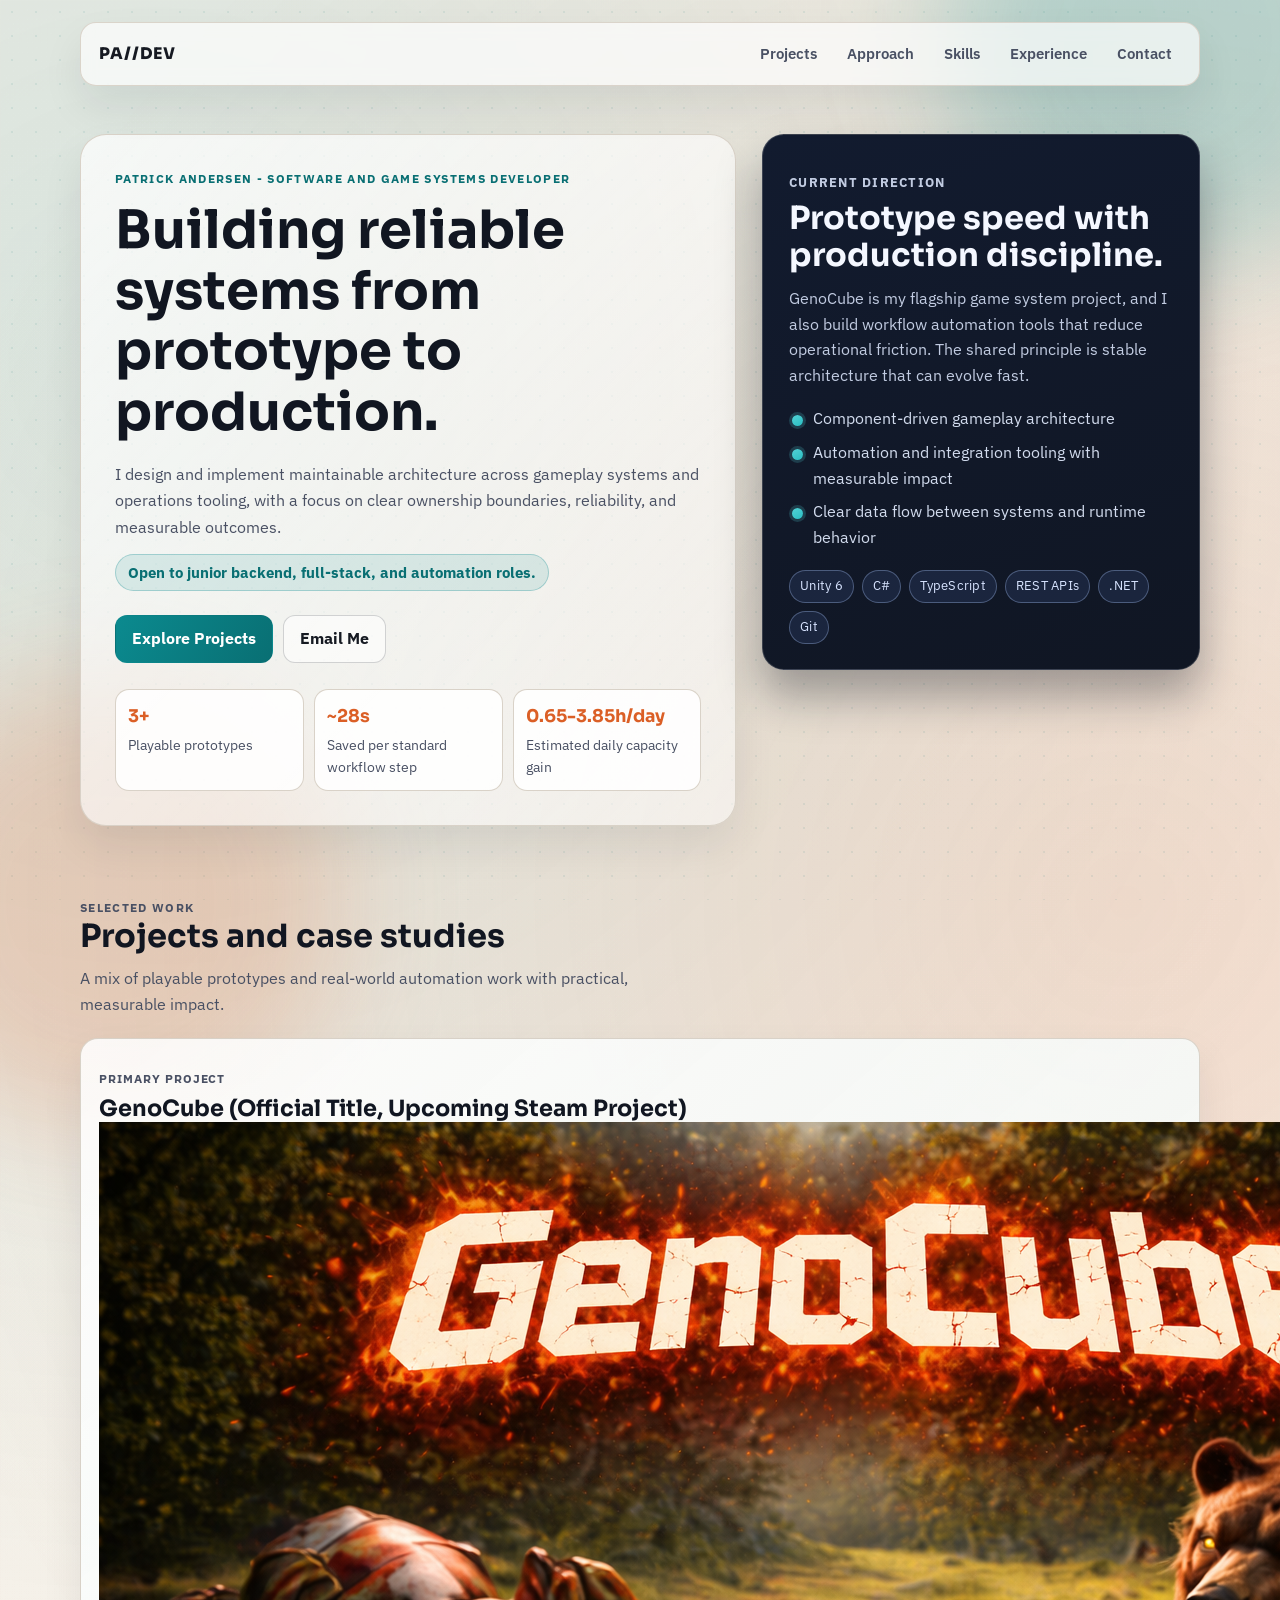
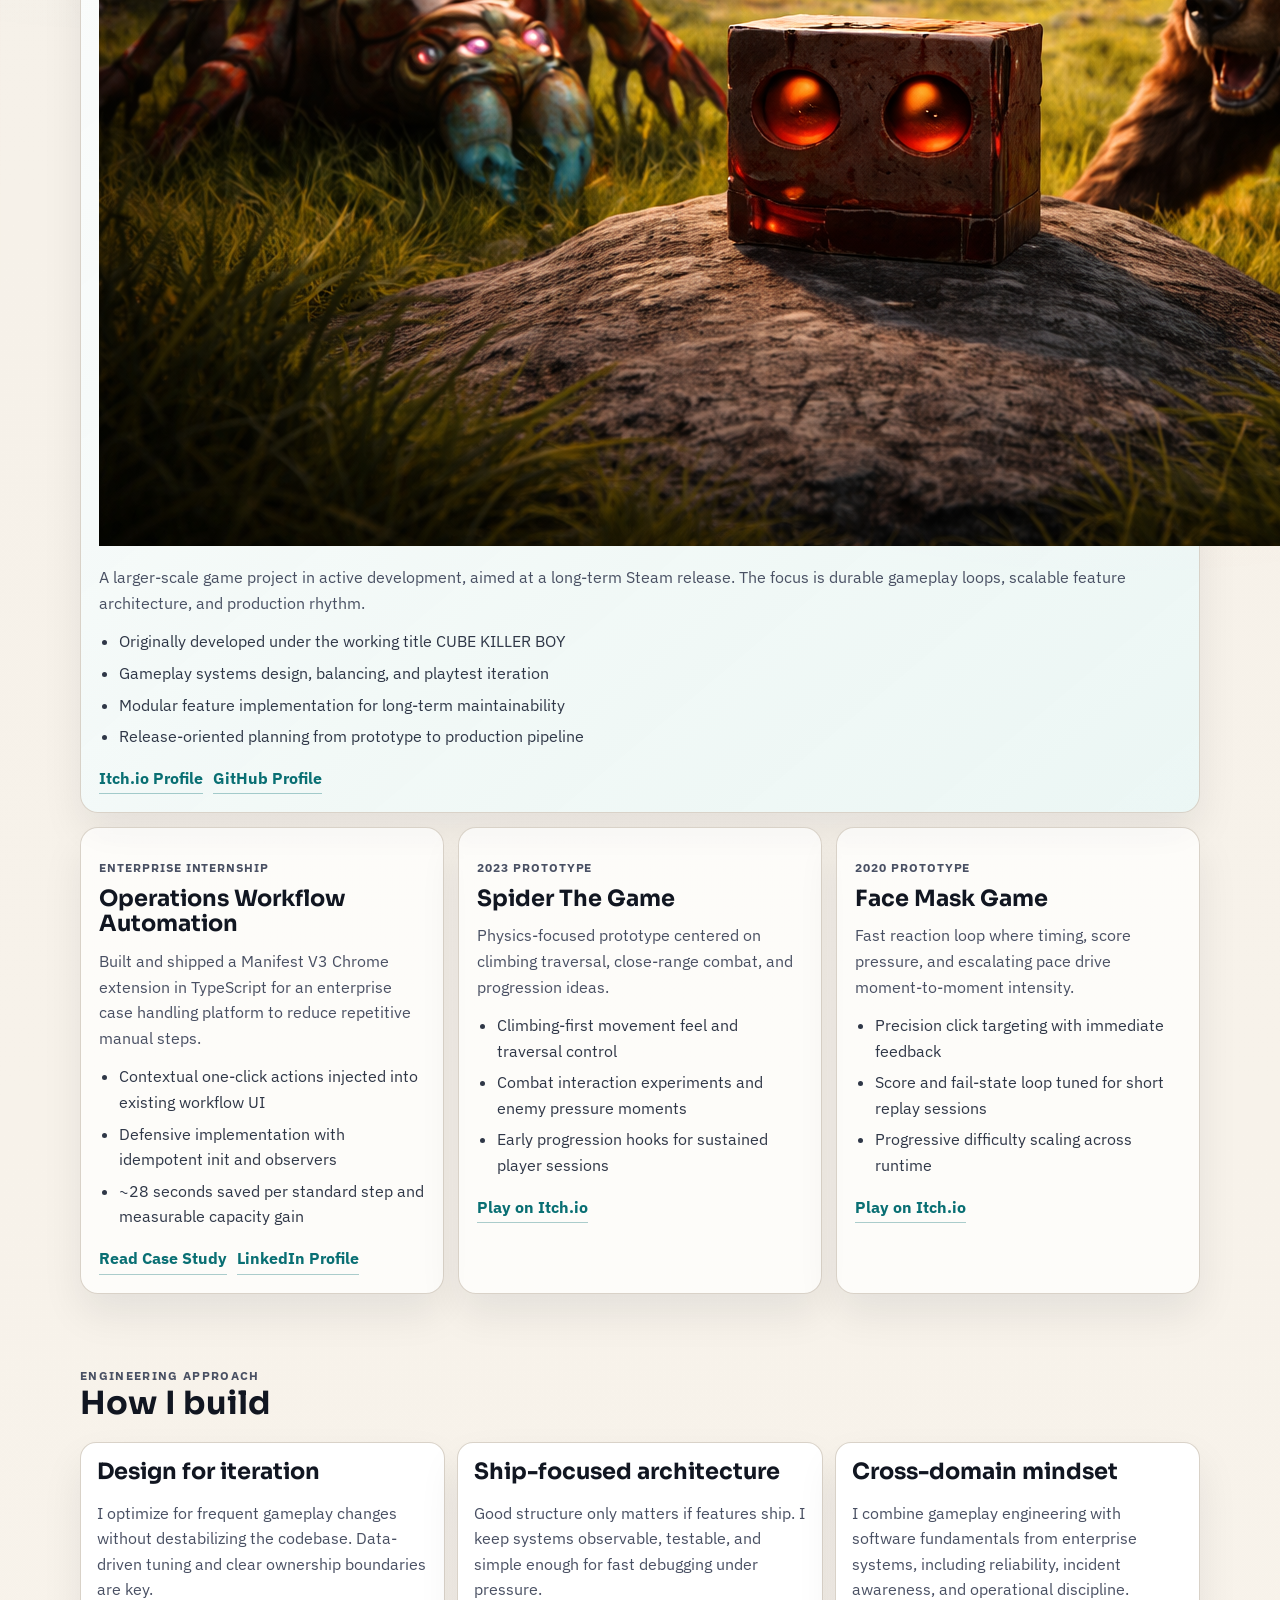
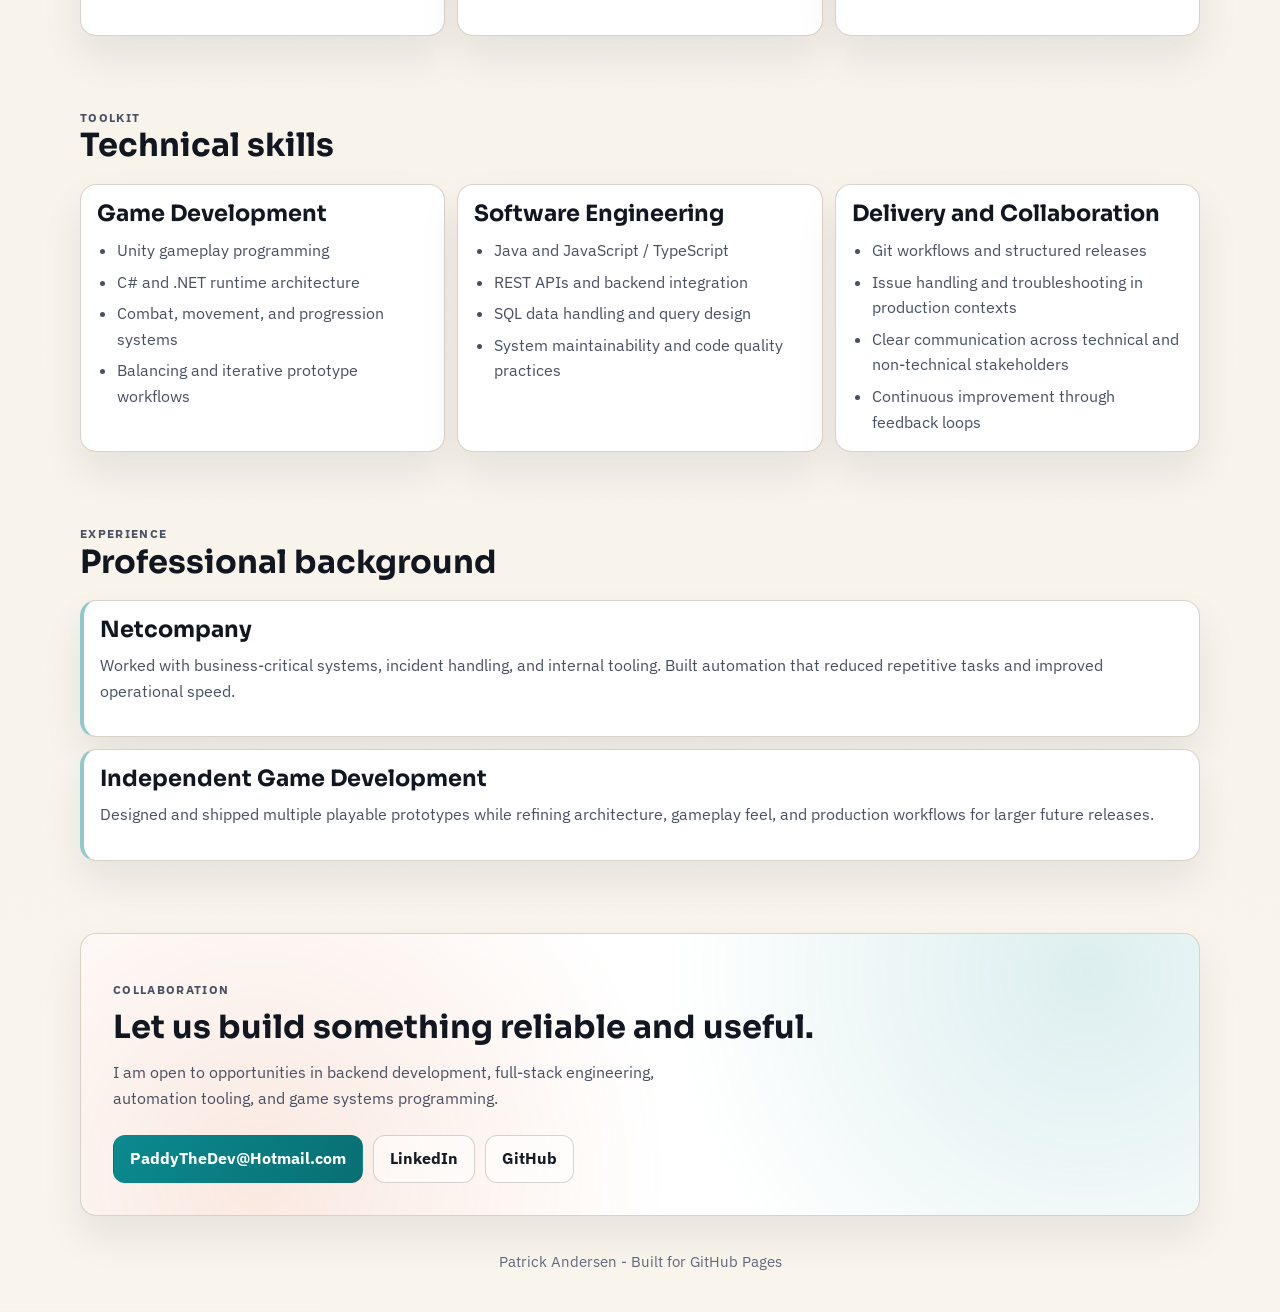
==== commit 92fa4bf6: "Add Open Graph image and project cover to index.html Added Open Graph image meta tag and project cov" ====
--- a/index.html
+++ b/index.html
@@ -7,6 +7,7 @@
   <meta property="og:title" content="Patrick Andersen | Software and Game Systems Developer" />
   <meta property="og:description" content="I build maintainable systems, automation tooling, and gameplay architecture with measurable impact." />
   <meta property="og:type" content="website" />
+  <meta property="og:image" content="GenoCubeTitleCard.png" />
   <meta name="theme-color" content="#0b8a8f" />
   <title>Patrick Andersen | Software and Game Systems Developer</title>
 
@@ -100,6 +101,7 @@
         <article class="project-card featured">
           <p class="project-meta">Primary Project</p>
           <h3>GenoCube (Official Title, Upcoming Steam Project)</h3>
+          <img class="project-cover" src="GenoCubeTitleCard.png" alt="GenoCube title artwork with the cube protagonist facing enemies in a forest." loading="lazy" />
           <p>
             A larger-scale game project in active development, aimed at a long-term Steam release.
             The focus is durable gameplay loops, scalable feature architecture, and production rhythm.
@@ -129,6 +131,7 @@
             <li>~28 seconds saved per standard step and measurable capacity gain</li>
           </ul>
           <div class="inline-links">
+            <a href="automation-case-study.html">Read Case Study</a>
             <a href="https://www.linkedin.com/in/paddyz/" target="_blank" rel="noopener noreferrer">LinkedIn Profile</a>
           </div>
         </article>
--- a/style.css
+++ b/style.css
@@ -175,6 +175,18 @@
     font-size: 1.03rem;
 }
 
+.availability {
+    margin: 14px 0 0;
+    display: inline-block;
+    color: var(--accent-strong);
+    font-weight: 700;
+    font-size: 0.92rem;
+    background: rgba(11, 138, 143, 0.12);
+    border: 1px solid rgba(11, 138, 143, 0.28);
+    border-radius: 999px;
+    padding: 6px 12px;
+}
+
 .hero-actions {
     margin-top: 24px;
     display: flex;
@@ -324,7 +336,7 @@
 .project-grid {
     margin-top: 20px;
     display: grid;
-    grid-template-columns: repeat(2, minmax(0, 1fr));
+    grid-template-columns: repeat(3, minmax(0, 1fr));
     gap: 14px;
 }
 
@@ -345,7 +357,7 @@
 }
 
 .project-card.featured {
-    grid-column: span 2;
+    grid-column: span 3;
     background: linear-gradient(140deg, rgba(255, 255, 255, 0.86), rgba(232, 247, 247, 0.8));
 }
 
@@ -538,11 +550,15 @@
     }
 
     .project-grid {
-        grid-template-columns: 1fr;
+        grid-template-columns: repeat(2, minmax(0, 1fr));
     }
 
     .project-card.featured {
-        grid-column: span 1;
+        grid-column: span 2;
+    }
+
+    .project-grid .project-card:last-child {
+        grid-column: span 2;
     }
 
     .principle-grid,
@@ -567,6 +583,15 @@
 
     .stat-strip {
         grid-template-columns: 1fr;
+    }
+
+    .project-grid {
+        grid-template-columns: 1fr;
+    }
+
+    .project-card.featured,
+    .project-grid .project-card:last-child {
+        grid-column: span 1;
     }
 
     .principle-grid,
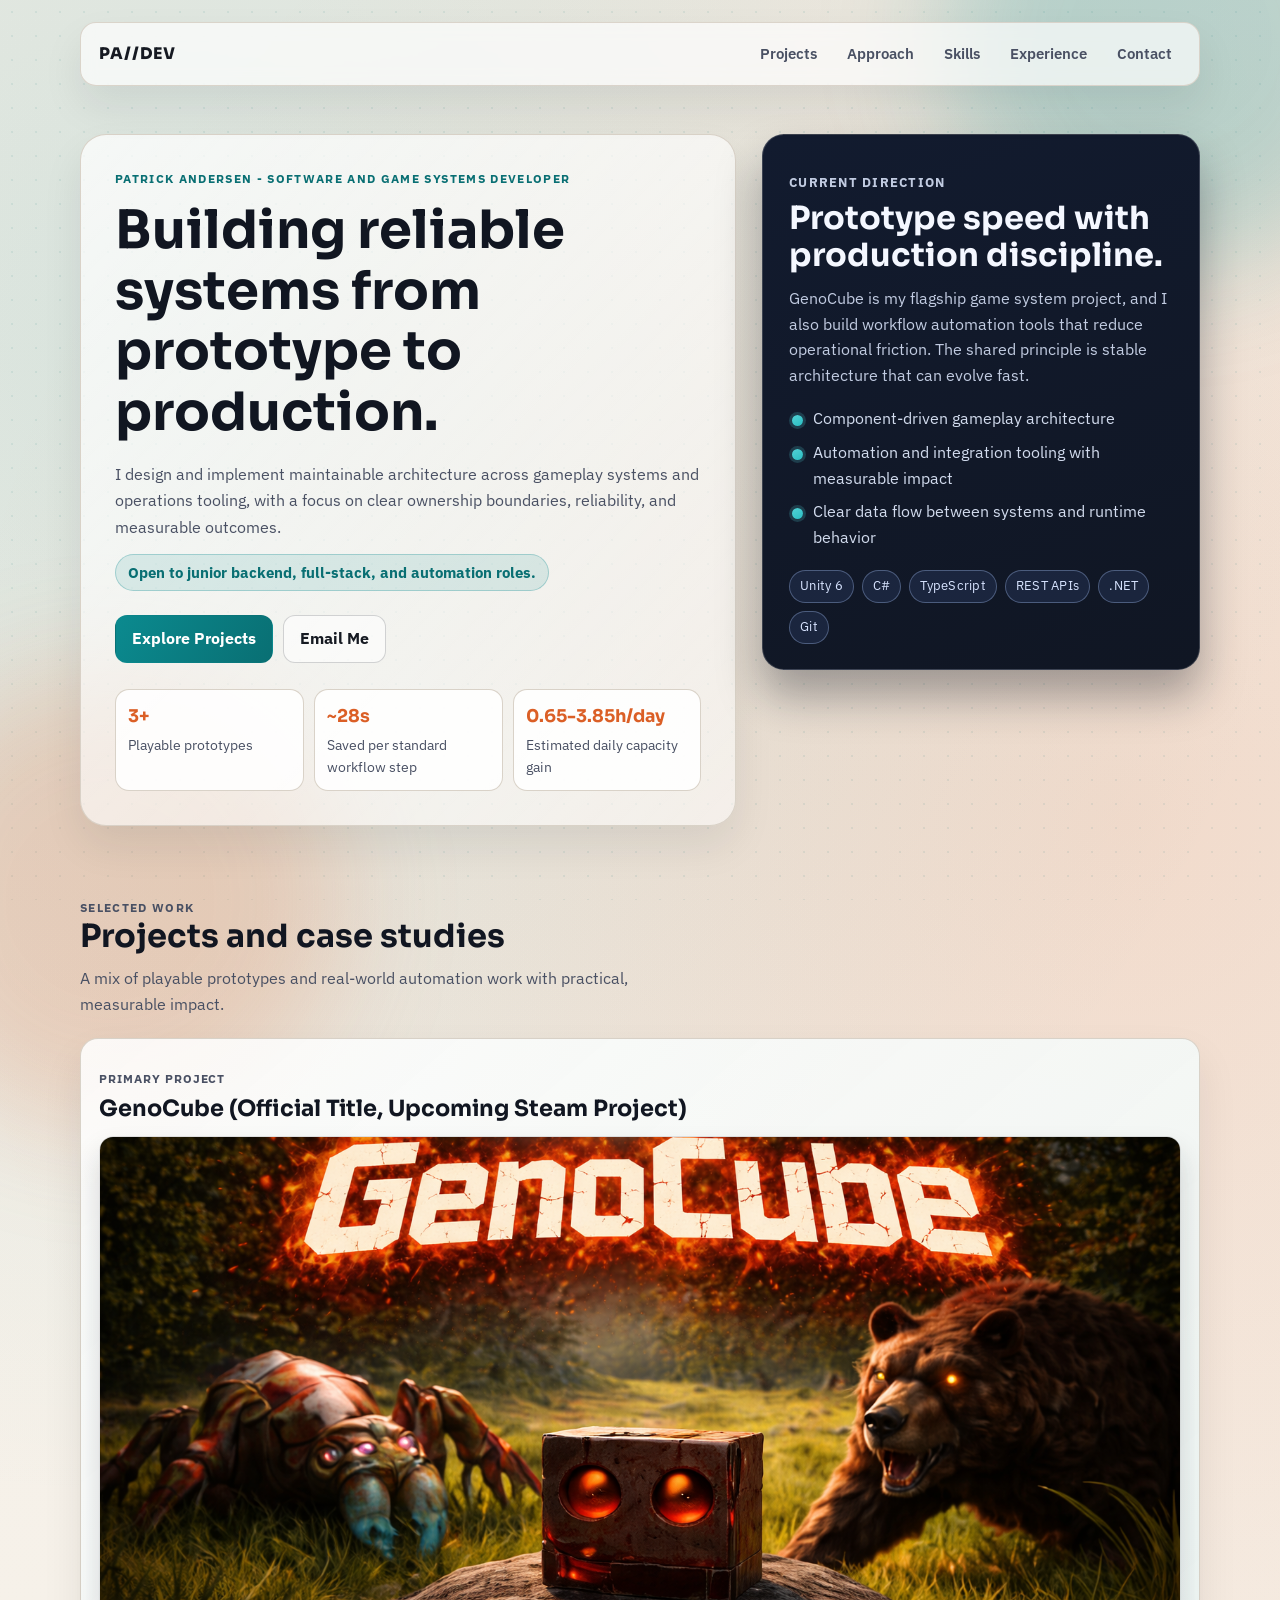
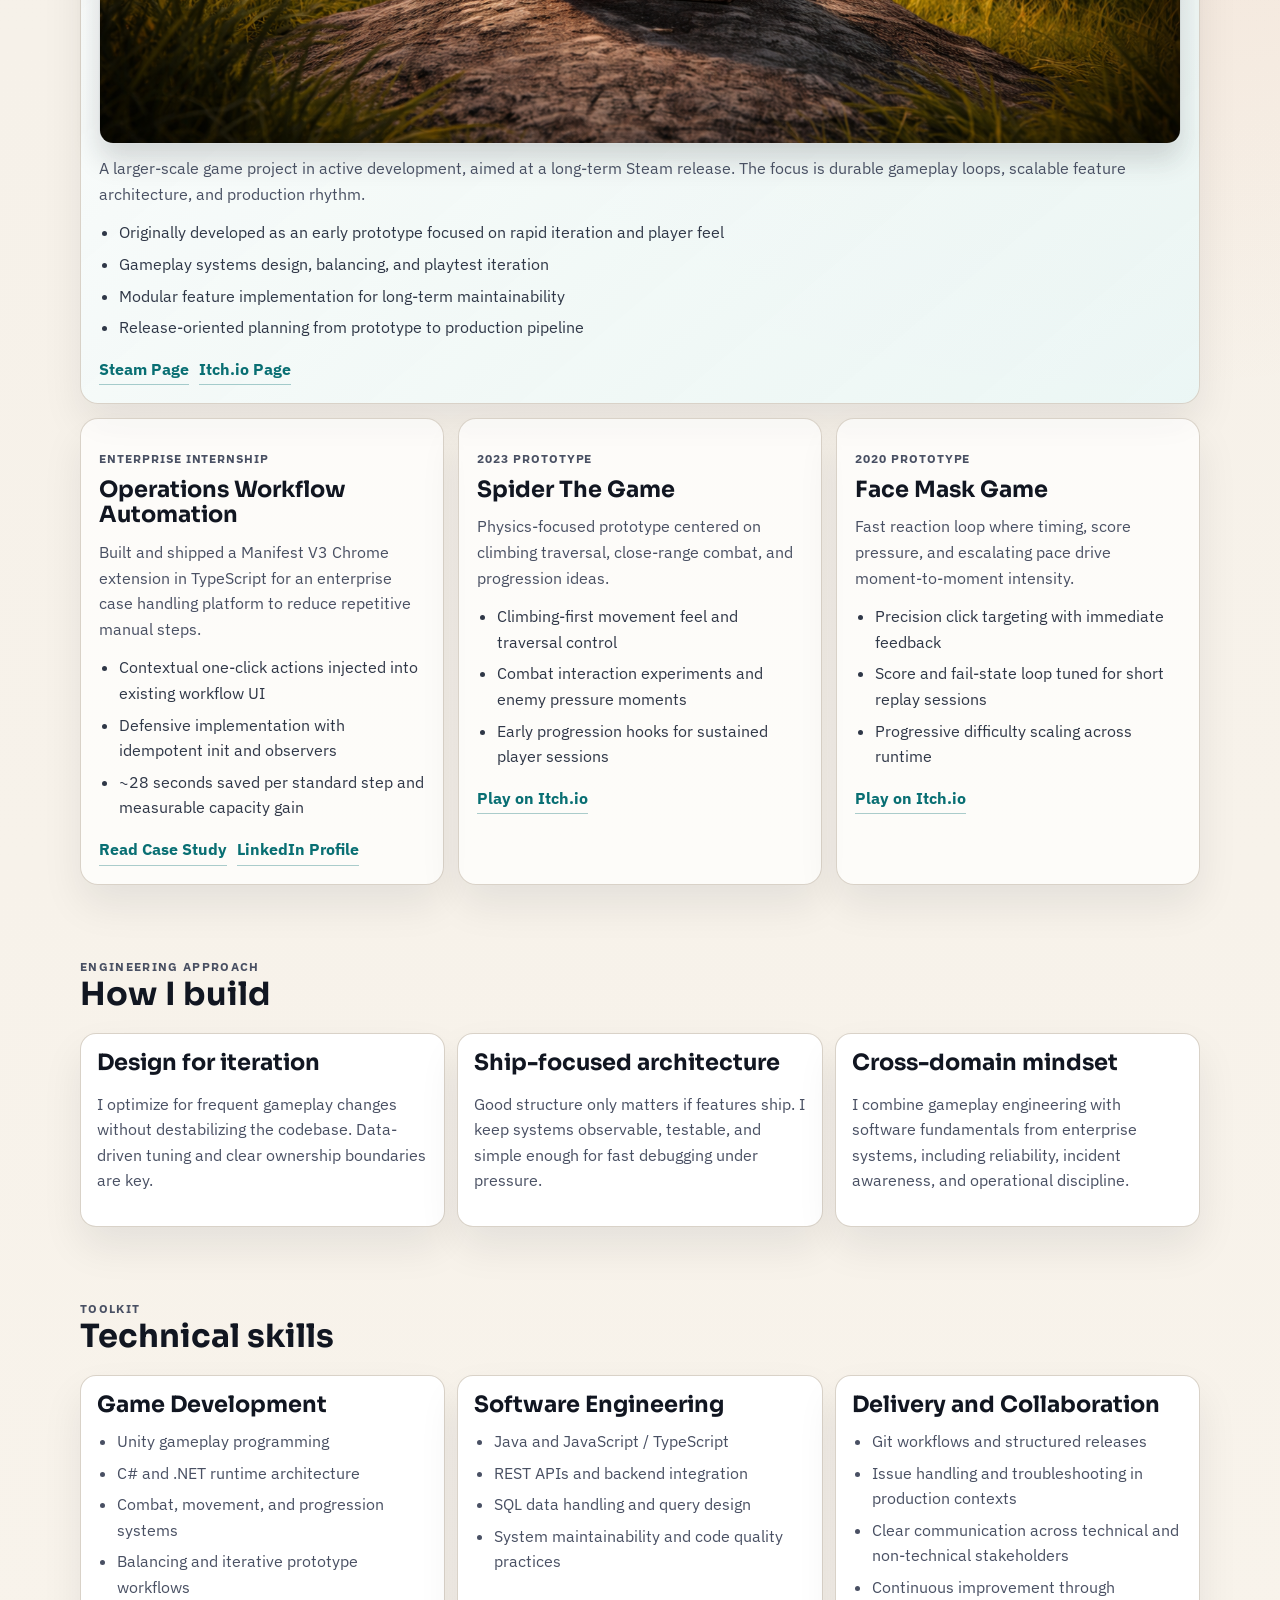
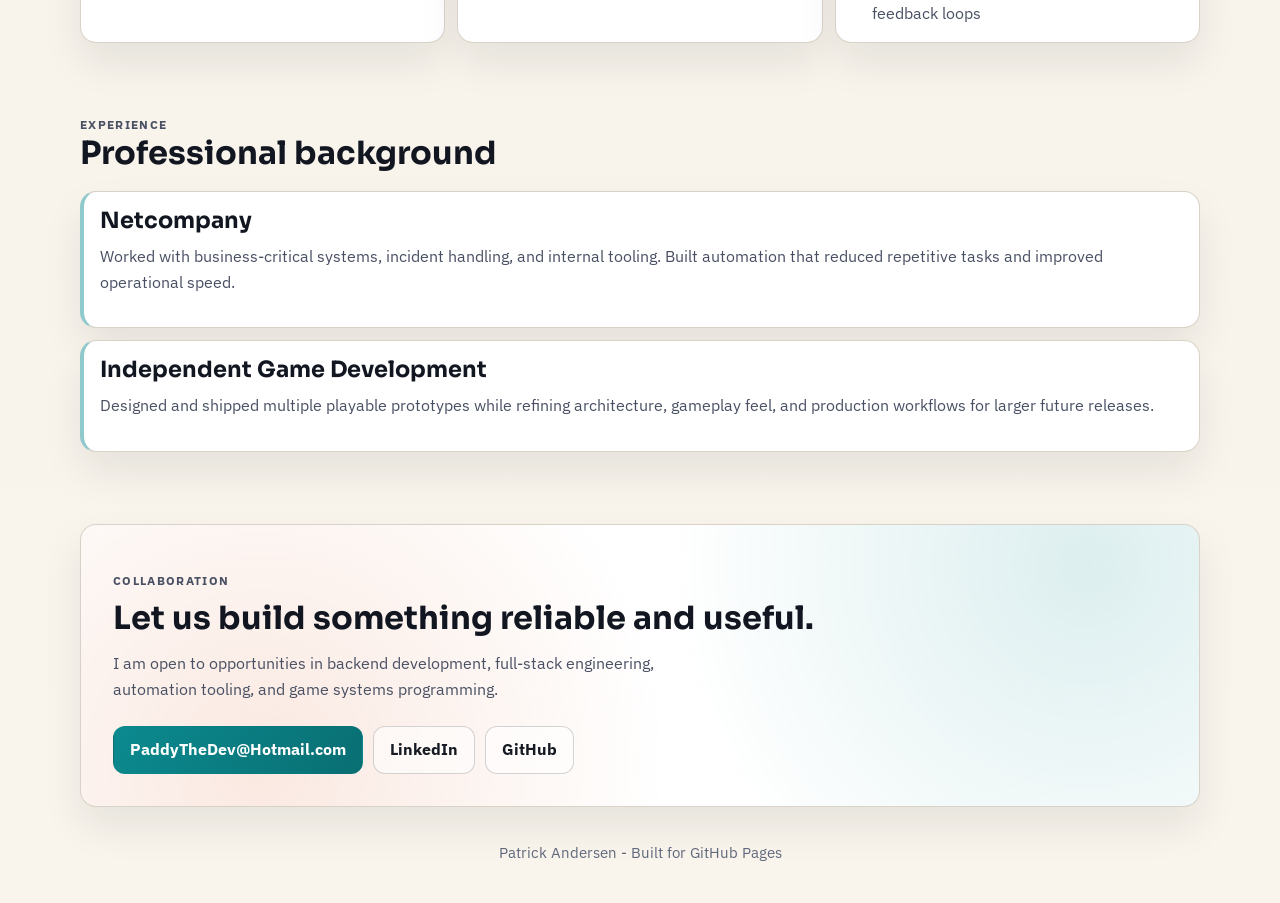
==== commit 4478591f: "Update project description and links in index.html" ====
--- a/index.html
+++ b/index.html
@@ -107,14 +107,14 @@
             The focus is durable gameplay loops, scalable feature architecture, and production rhythm.
           </p>
           <ul>
-            <li>Originally developed under the working title CUBE KILLER BOY</li>
+            <li>Originally developed as an early prototype focused on rapid iteration and player feel</li>
             <li>Gameplay systems design, balancing, and playtest iteration</li>
             <li>Modular feature implementation for long-term maintainability</li>
             <li>Release-oriented planning from prototype to production pipeline</li>
           </ul>
           <div class="inline-links">
-            <a href="https://zpaddyz.itch.io/" target="_blank" rel="noopener noreferrer">Itch.io Profile</a>
-            <a href="https://github.com/zPaddyz" target="_blank" rel="noopener noreferrer">GitHub Profile</a>
+            <a href="https://store.steampowered.com/app/4560790/GenoCube/" target="_blank" rel="noopener noreferrer">Steam Page</a>
+            <a href="https://zpaddyz.itch.io/genocube" target="_blank" rel="noopener noreferrer">Itch.io Page</a>
           </div>
         </article>
 
--- a/style.css
+++ b/style.css
@@ -374,6 +374,18 @@
     margin-top: 8px;
 }
 
+.project-cover {
+    width: 100%;
+    display: block;
+    margin-top: 14px;
+    border-radius: 14px;
+    border: 1px solid rgba(17, 22, 33, 0.12);
+    box-shadow: 0 16px 28px rgba(16, 22, 34, 0.16);
+    aspect-ratio: 16 / 9;
+    object-fit: cover;
+    object-position: center;
+}
+
 .project-card p {
     margin: 12px 0 0;
     color: var(--ink-soft);
@@ -408,6 +420,17 @@
 .inline-links a:focus-visible {
     color: var(--accent);
     border-bottom-color: var(--accent);
+}
+
+.case-grid {
+    margin-top: 20px;
+    display: grid;
+    grid-template-columns: repeat(2, minmax(0, 1fr));
+    gap: 12px;
+}
+
+.case-grid .project-card {
+    height: 100%;
 }
 
 .principle-grid,
@@ -589,6 +612,10 @@
         grid-template-columns: 1fr;
     }
 
+    .case-grid {
+        grid-template-columns: 1fr;
+    }
+
     .project-card.featured,
     .project-grid .project-card:last-child {
         grid-column: span 1;
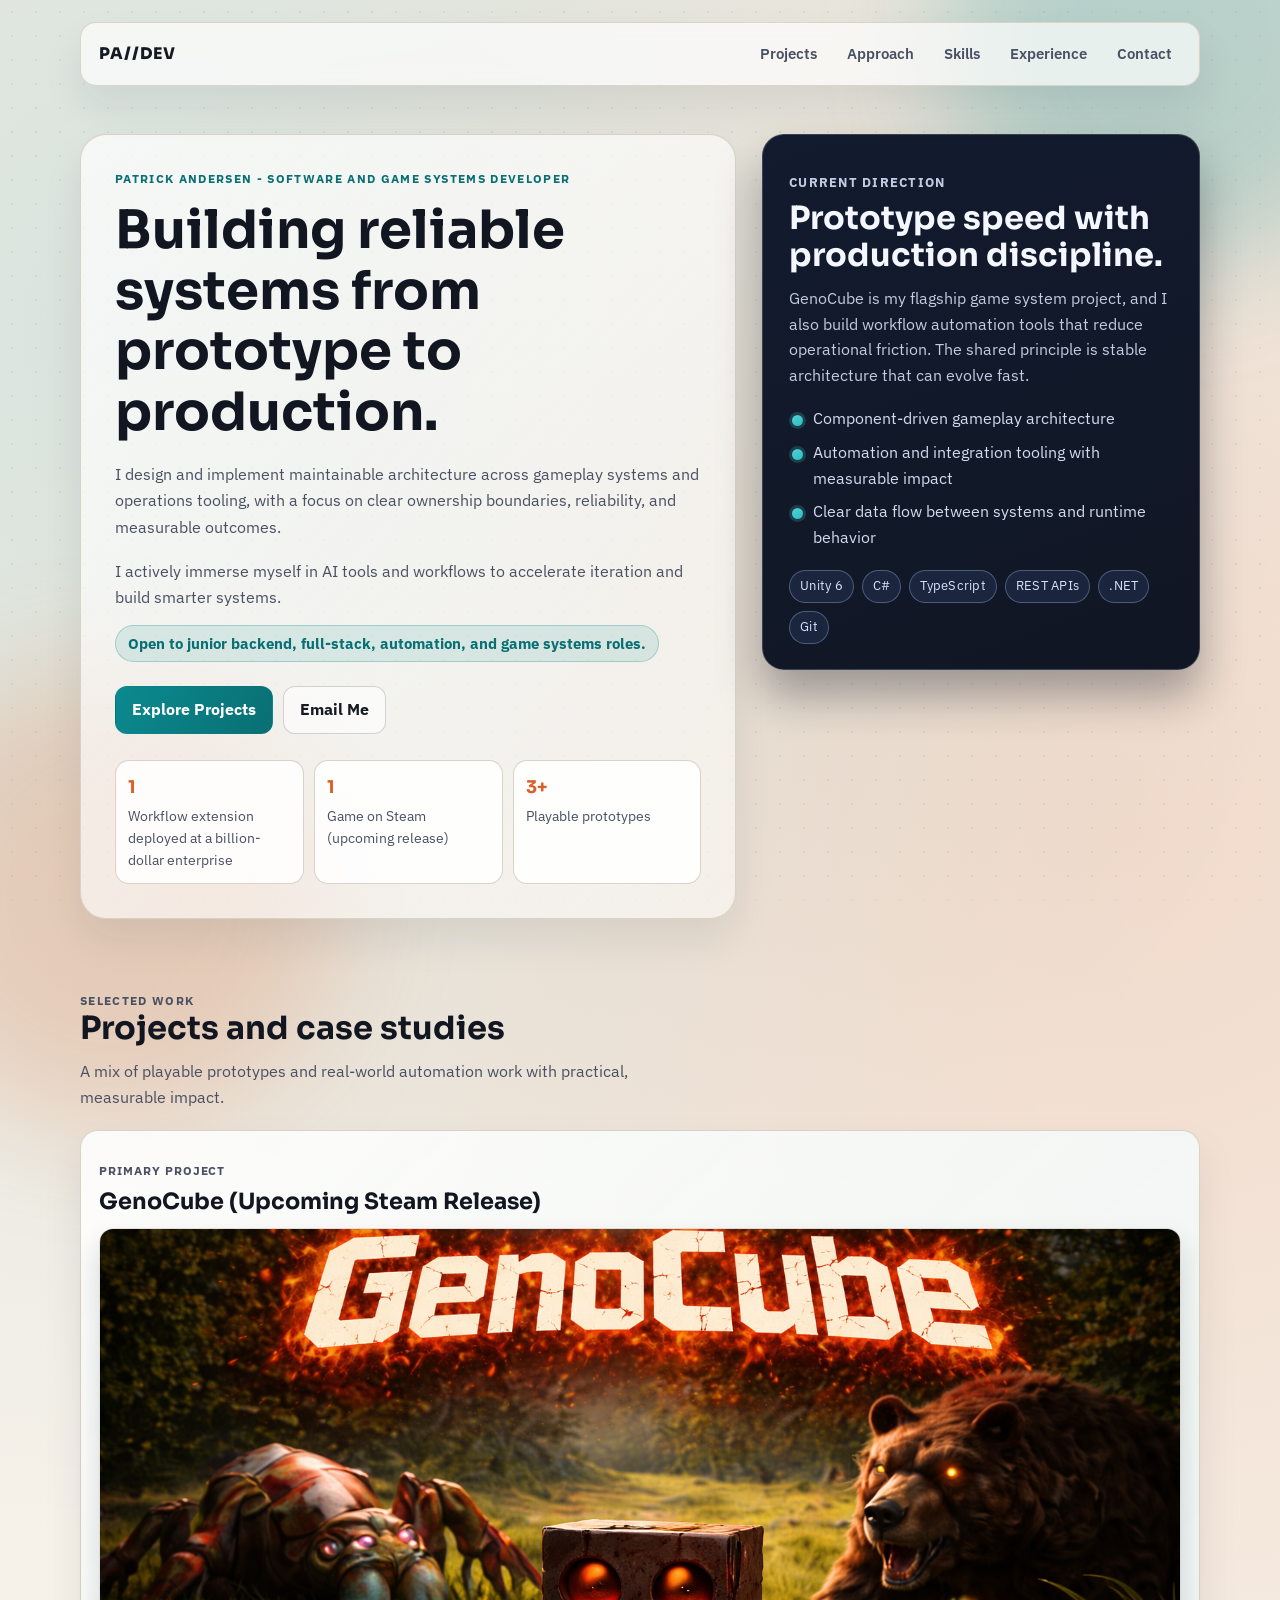
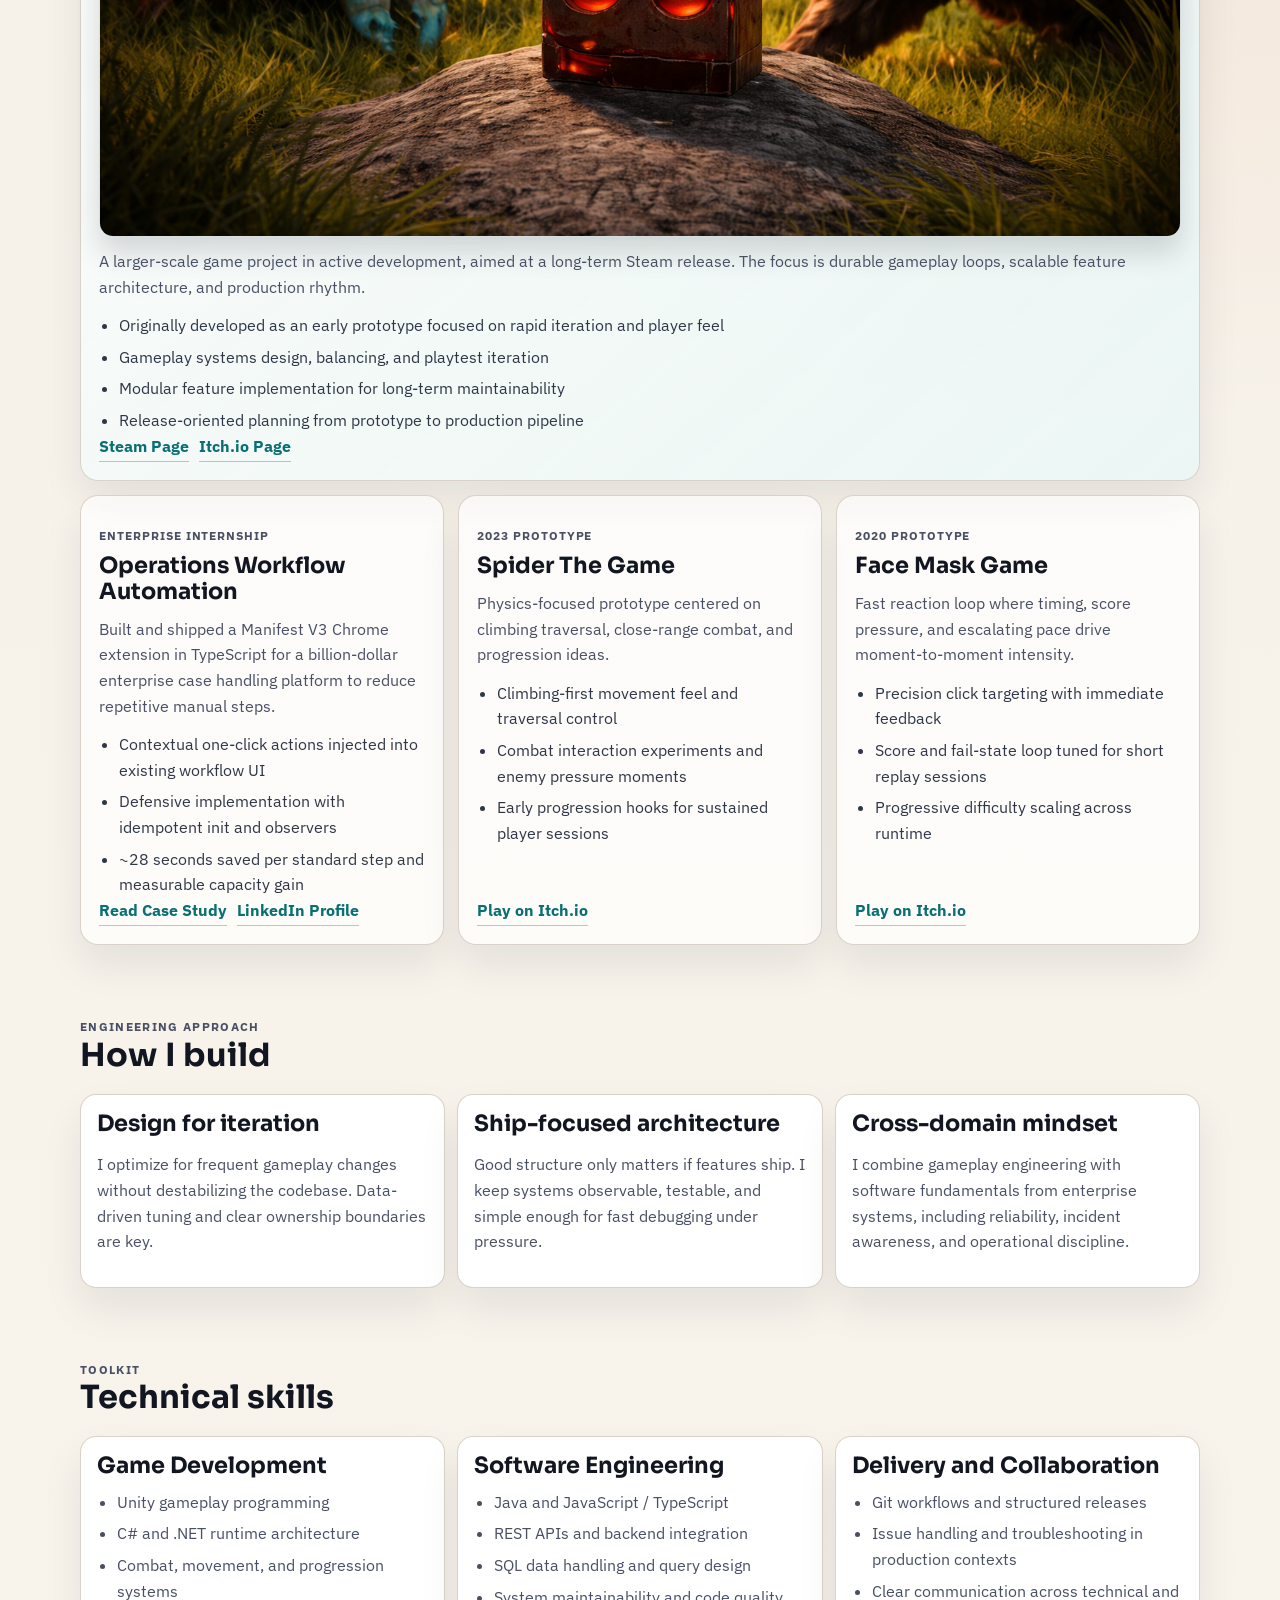
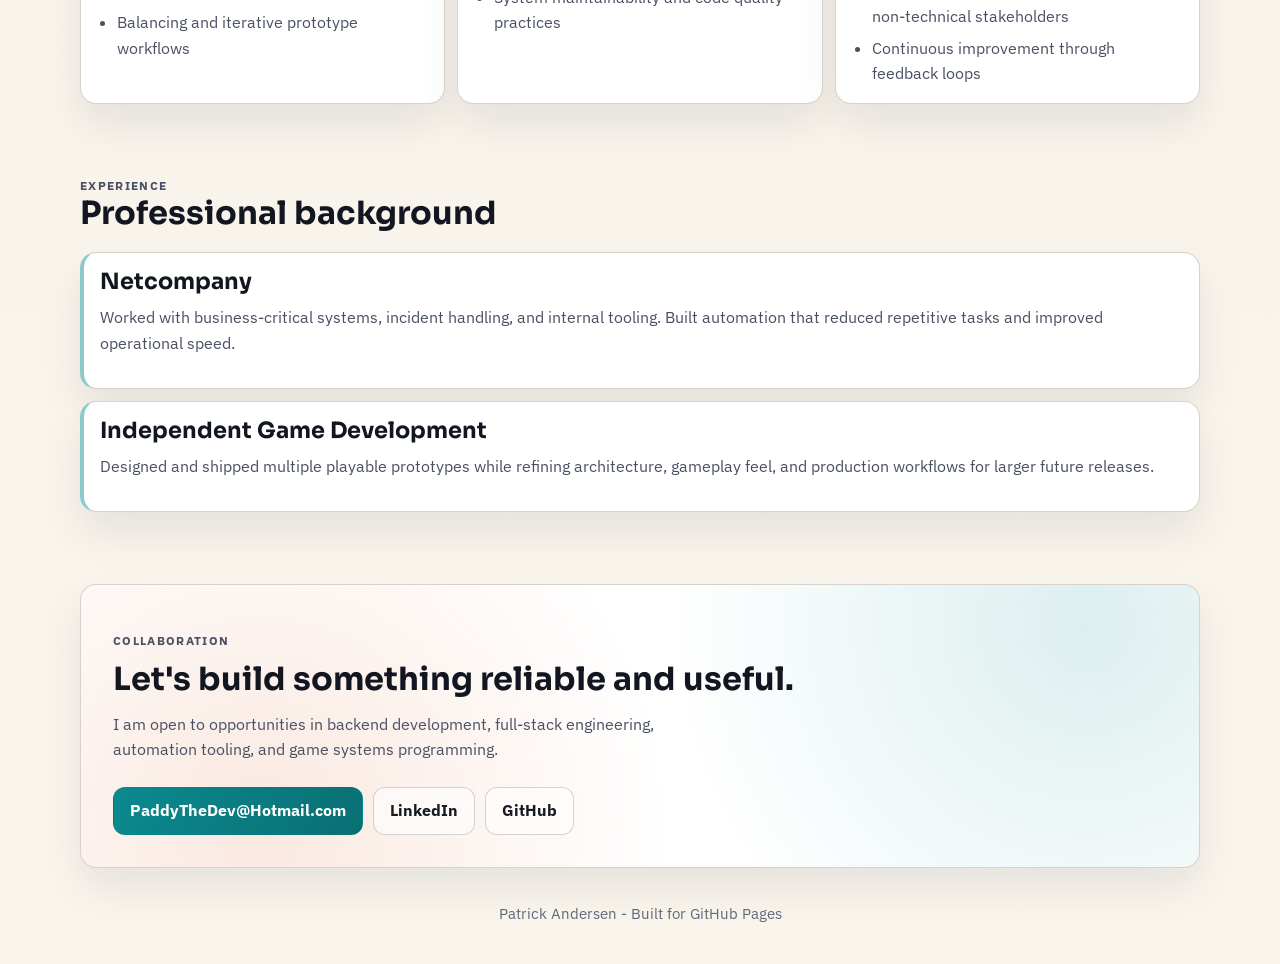
==== commit bee8c48d: "Revise portfolio content and project descriptions Updated portfolio description and project details " ====
--- a/index.html
+++ b/index.html
@@ -3,9 +3,9 @@
 <head>
   <meta charset="UTF-8" />
   <meta name="viewport" content="width=device-width, initial-scale=1.0" />
-  <meta name="description" content="Portfolio of Patrick Andersen - software and game systems developer focused on automation, robust architecture, and shipped outcomes." />
+  <meta name="description" content="Portfolio of Patrick Andersen - software and game systems developer focused on automation, AI-assisted workflows, robust architecture, and shipped outcomes." />
   <meta property="og:title" content="Patrick Andersen | Software and Game Systems Developer" />
-  <meta property="og:description" content="I build maintainable systems, automation tooling, and gameplay architecture with measurable impact." />
+  <meta property="og:description" content="I build maintainable systems, AI-assisted automation tooling, and gameplay architecture with measurable impact." />
   <meta property="og:type" content="website" />
   <meta property="og:image" content="GenoCubeTitleCard.png" />
   <meta name="theme-color" content="#0b8a8f" />
@@ -40,7 +40,10 @@
           I design and implement maintainable architecture across gameplay systems and operations
           tooling, with a focus on clear ownership boundaries, reliability, and measurable outcomes.
         </p>
-        <p class="availability">Open to junior backend, full-stack, and automation roles.</p>
+        <p class="lead">
+          I actively immerse myself in AI tools and workflows to accelerate iteration and build smarter systems.
+        </p>
+        <p class="availability">Open to junior backend, full-stack, automation, and game systems roles.</p>
 
         <div class="hero-actions">
           <a class="btn btn-primary" href="#featured-work">Explore Projects</a>
@@ -49,16 +52,16 @@
 
         <ul class="stat-strip" aria-label="Quick highlights">
           <li>
+            <strong>1</strong>
+            <span>Workflow extension deployed at a billion-dollar enterprise</span>
+          </li>
+          <li>
+            <strong>1</strong>
+            <span>Game on Steam (upcoming release)</span>
+          </li>
+          <li>
             <strong>3+</strong>
             <span>Playable prototypes</span>
-          </li>
-          <li>
-            <strong>~28s</strong>
-            <span>Saved per standard workflow step</span>
-          </li>
-          <li>
-            <strong>0.65-3.85h/day</strong>
-            <span>Estimated daily capacity gain</span>
           </li>
         </ul>
       </div>
@@ -100,7 +103,7 @@
       <div class="project-grid">
         <article class="project-card featured">
           <p class="project-meta">Primary Project</p>
-          <h3>GenoCube (Official Title, Upcoming Steam Project)</h3>
+          <h3>GenoCube (Upcoming Steam Release)</h3>
           <img class="project-cover" src="GenoCubeTitleCard.png" alt="GenoCube title artwork with the cube protagonist facing enemies in a forest." loading="lazy" />
           <p>
             A larger-scale game project in active development, aimed at a long-term Steam release.
@@ -122,7 +125,7 @@
           <p class="project-meta">Enterprise Internship</p>
           <h3>Operations Workflow Automation</h3>
           <p>
-            Built and shipped a Manifest V3 Chrome extension in TypeScript for an enterprise case
+            Built and shipped a Manifest V3 Chrome extension in TypeScript for a billion-dollar enterprise case
             handling platform to reduce repetitive manual steps.
           </p>
           <ul>
@@ -271,7 +274,7 @@
     <section id="contact" class="container section reveal delay-7">
       <div class="cta-block">
         <p class="eyebrow">Collaboration</p>
-        <h2>Let us build something reliable and useful.</h2>
+        <h2>Let's build something reliable and useful.</h2>
         <p>
           I am open to opportunities in backend development, full-stack engineering,
           automation tooling, and game systems programming.
--- a/style.css
+++ b/style.css
@@ -350,6 +350,16 @@
     transition: transform 0.24s ease, border-color 0.24s ease;
 }
 
+/* Make cards use column layout so links can sit at the bottom */
+.project-card {
+    display: flex;
+    flex-direction: column;
+}
+
+.project-card > .inline-links {
+    margin-top: auto;
+}
+
 .project-card:hover,
 .project-card:focus-within {
     transform: translateY(-3px);
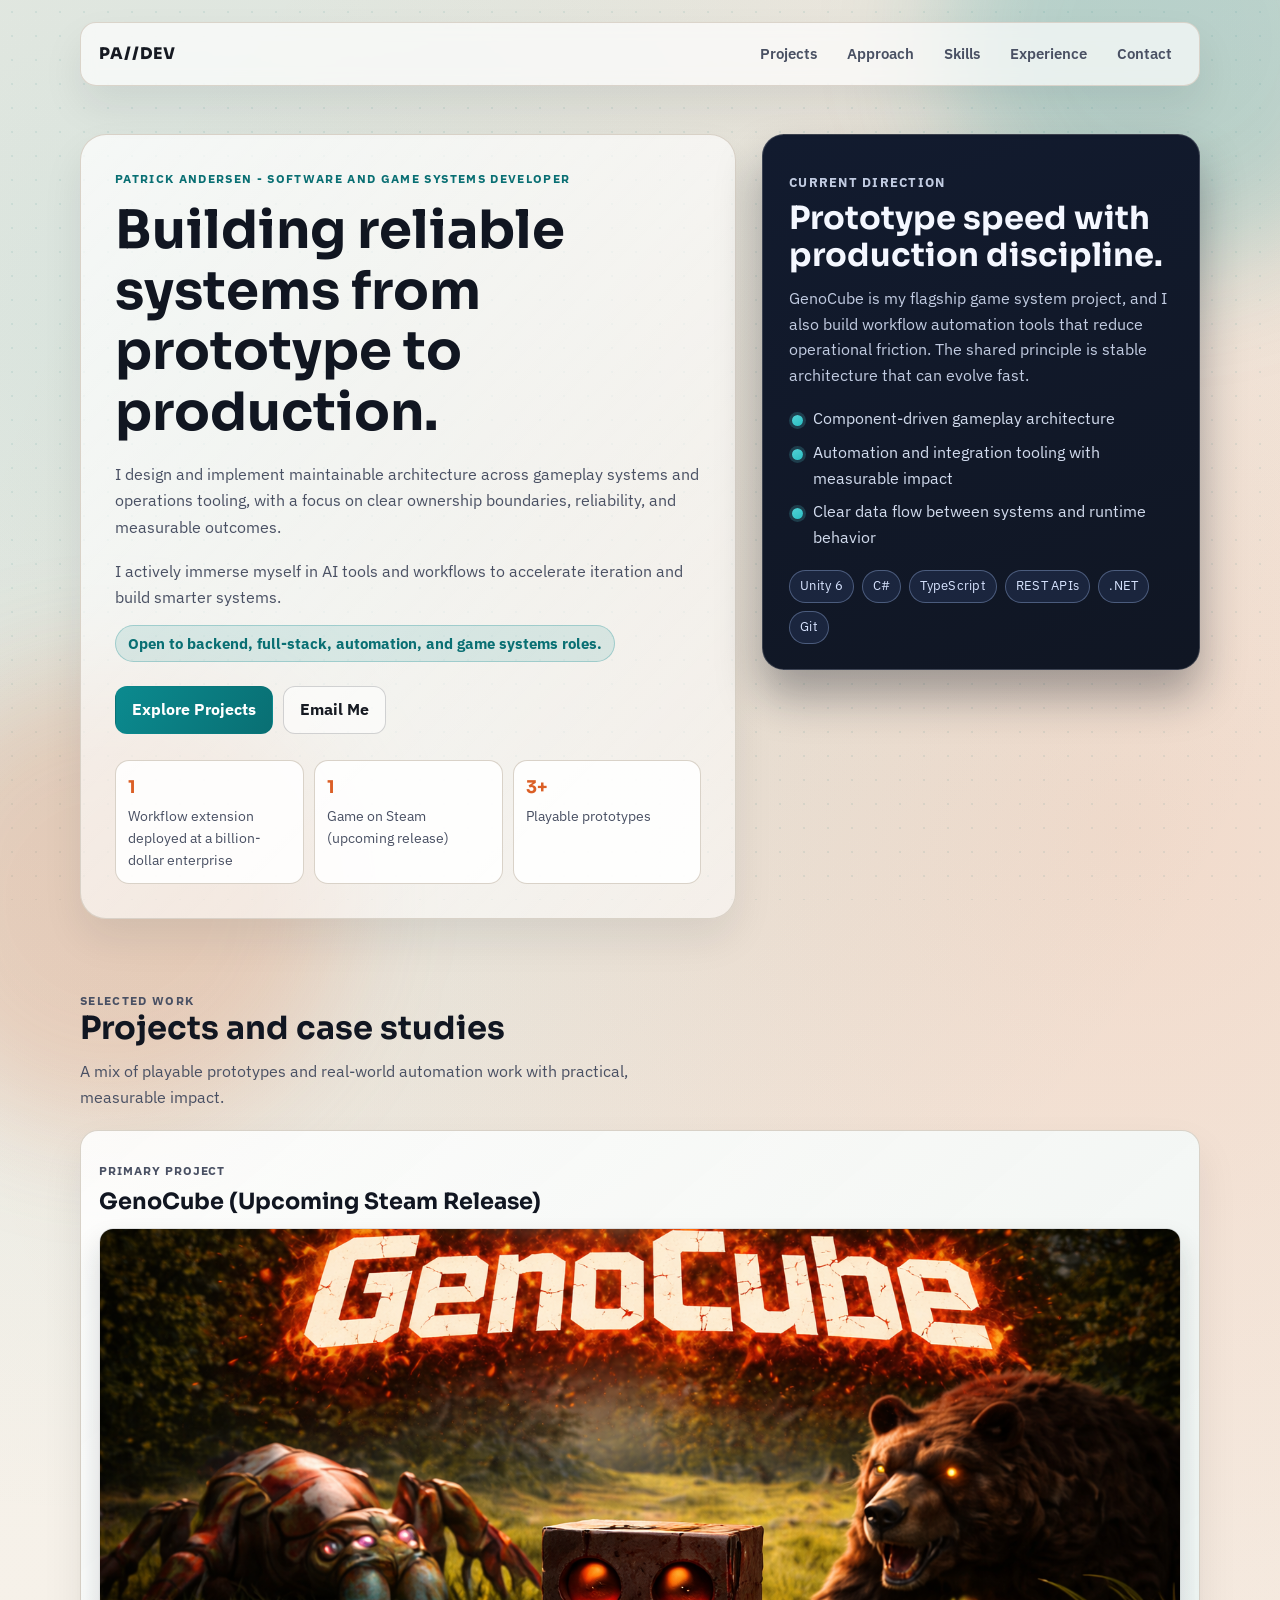
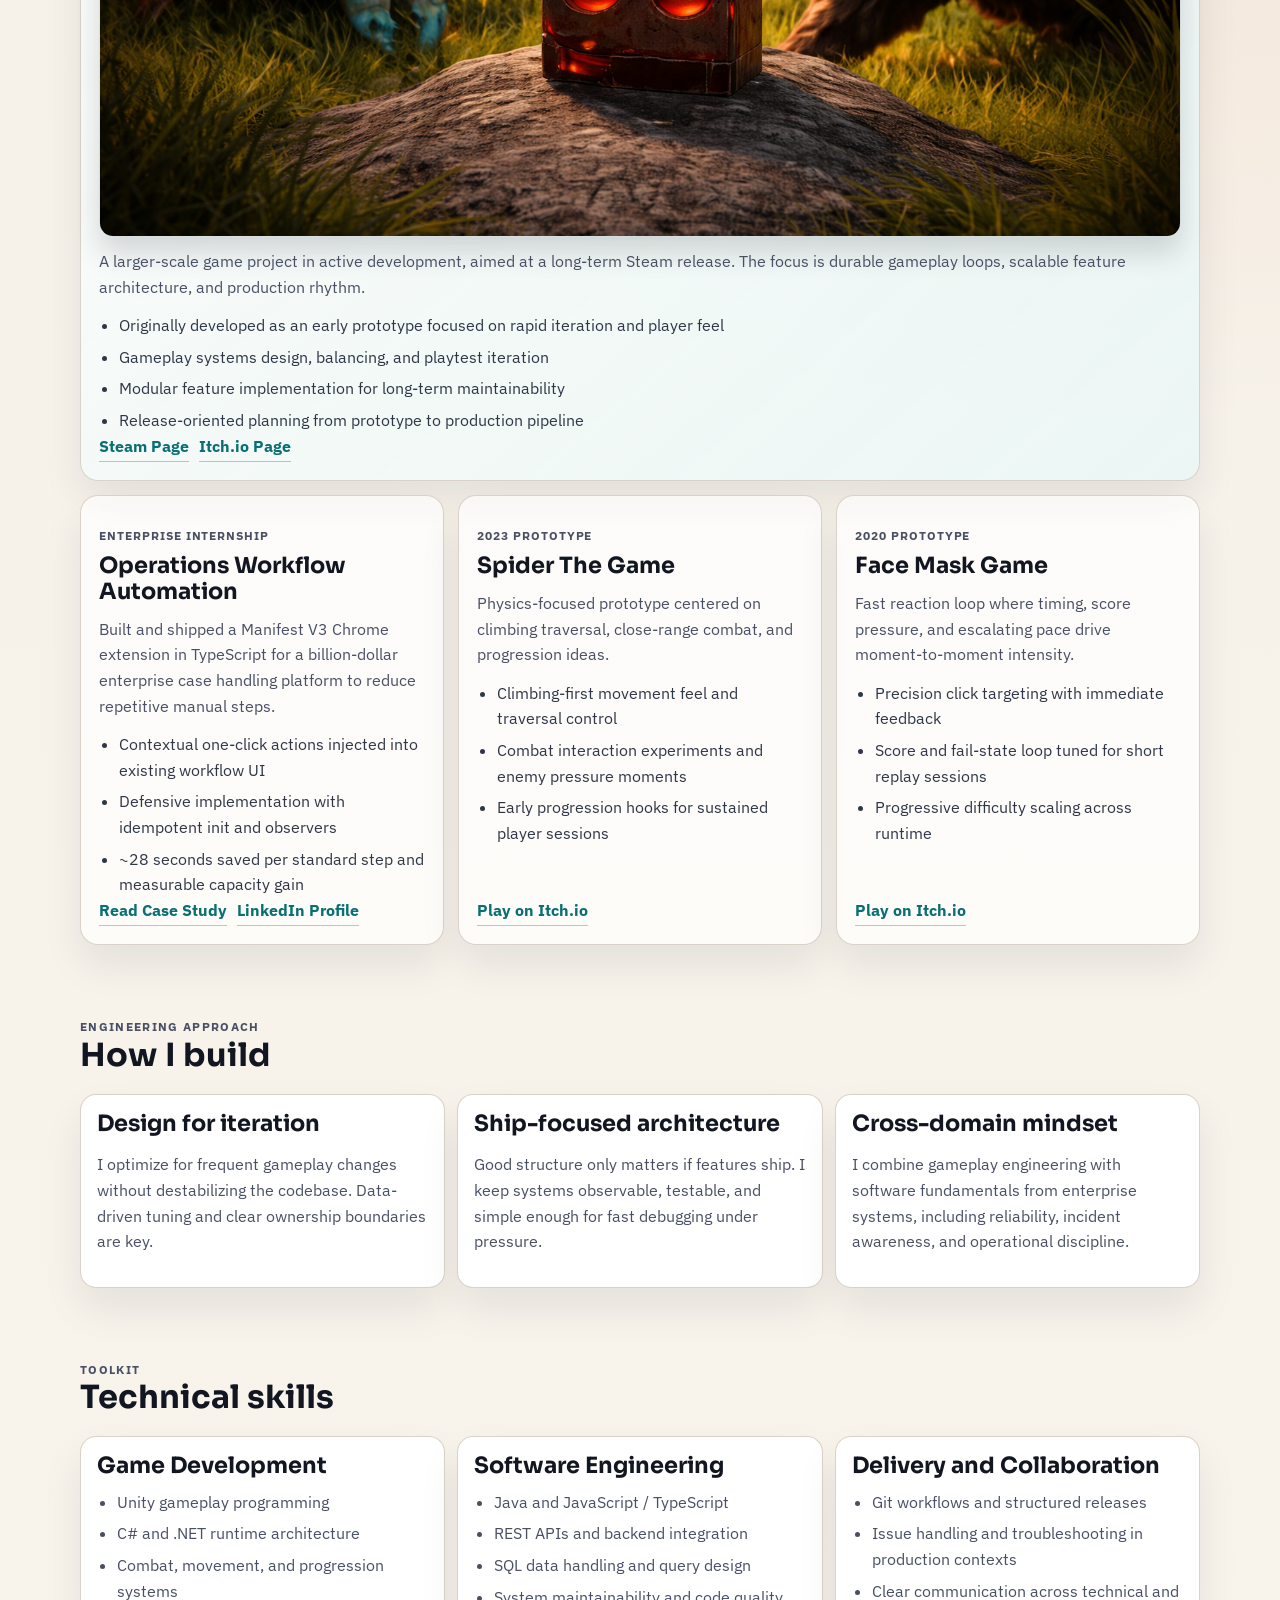
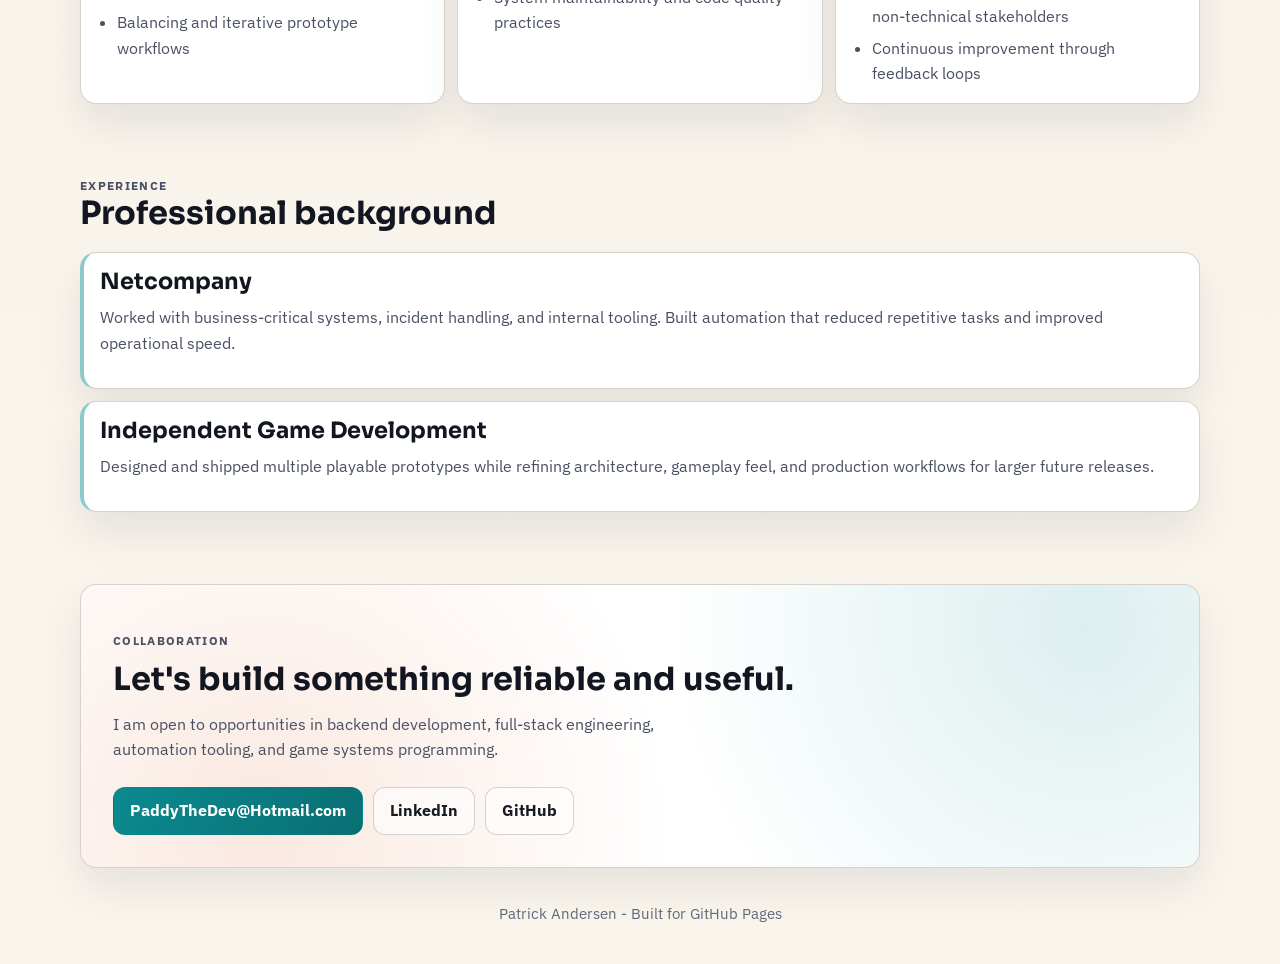
==== commit b56d3750: "Update availability text in index.html" ====
--- a/index.html
+++ b/index.html
@@ -43,7 +43,7 @@
         <p class="lead">
           I actively immerse myself in AI tools and workflows to accelerate iteration and build smarter systems.
         </p>
-        <p class="availability">Open to junior backend, full-stack, automation, and game systems roles.</p>
+        <p class="availability">Open to backend, full-stack, automation, and game systems roles.</p>
 
         <div class="hero-actions">
           <a class="btn btn-primary" href="#featured-work">Explore Projects</a>
